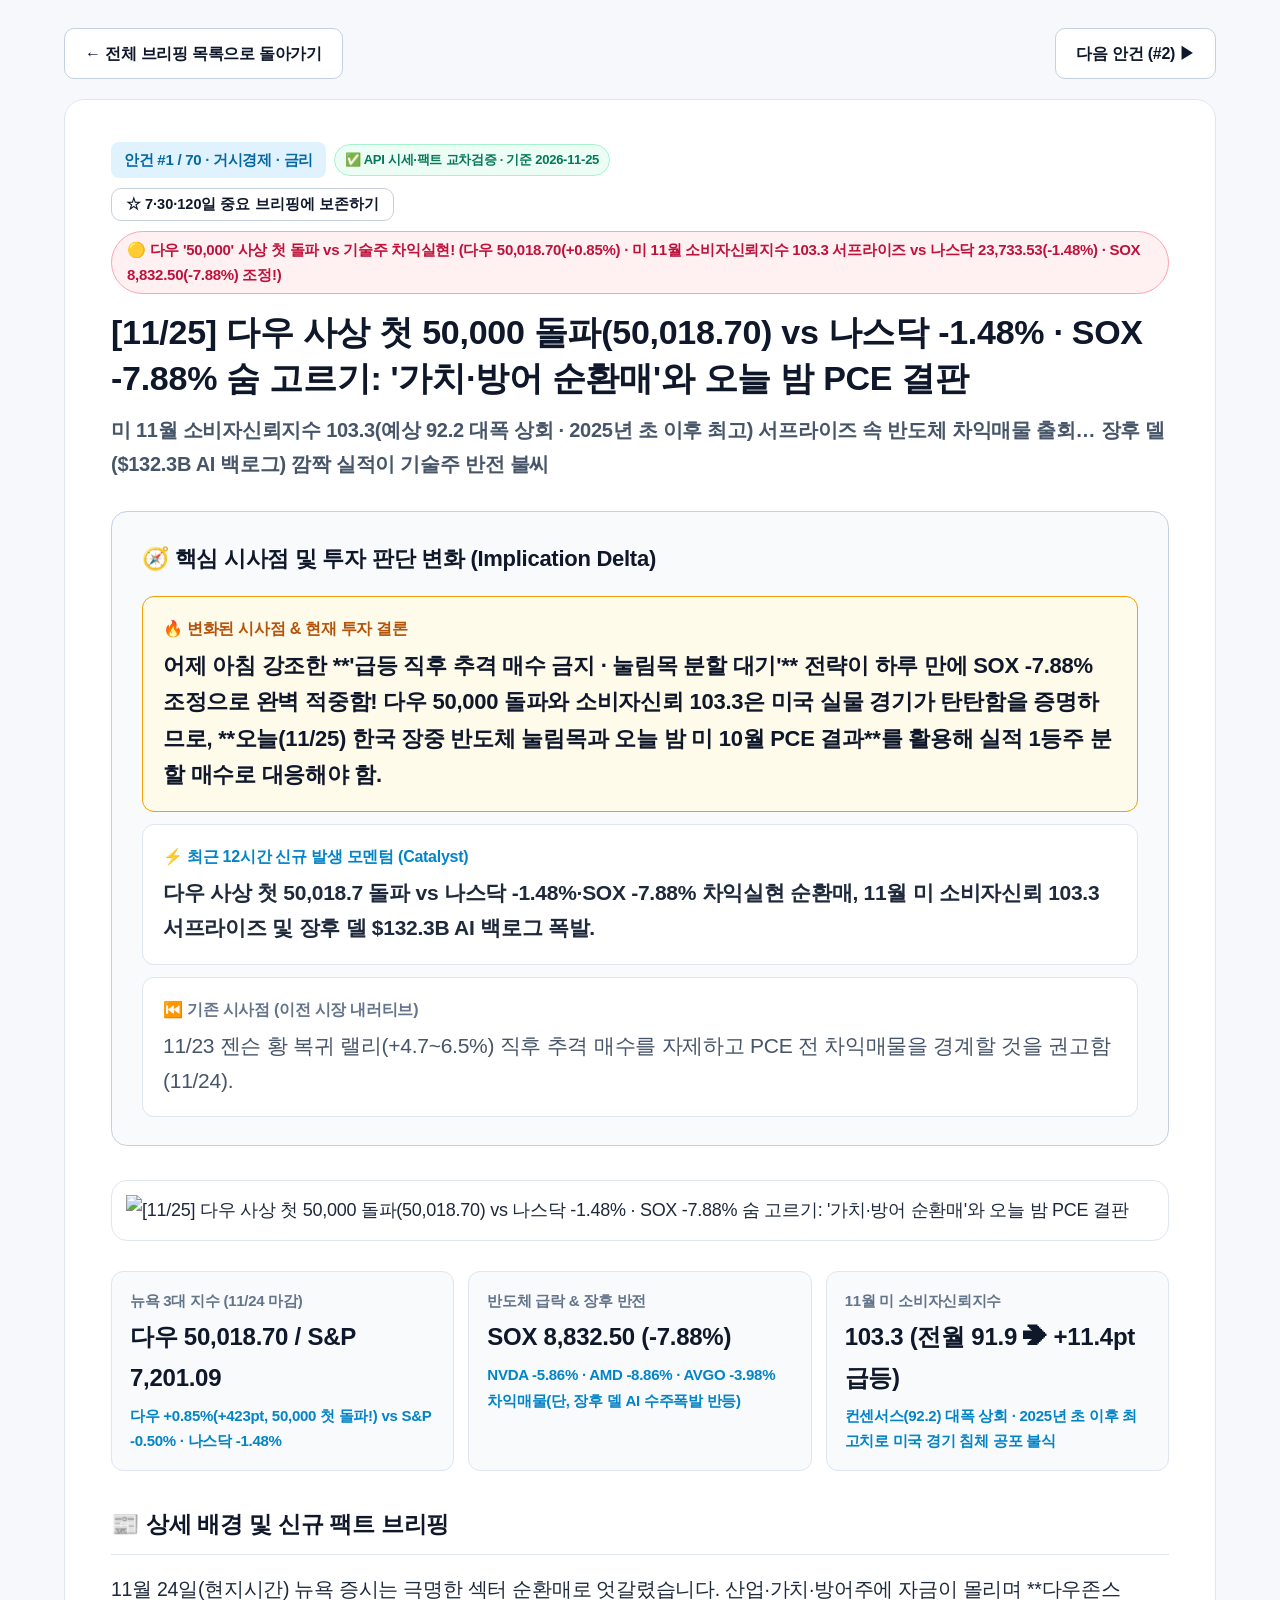
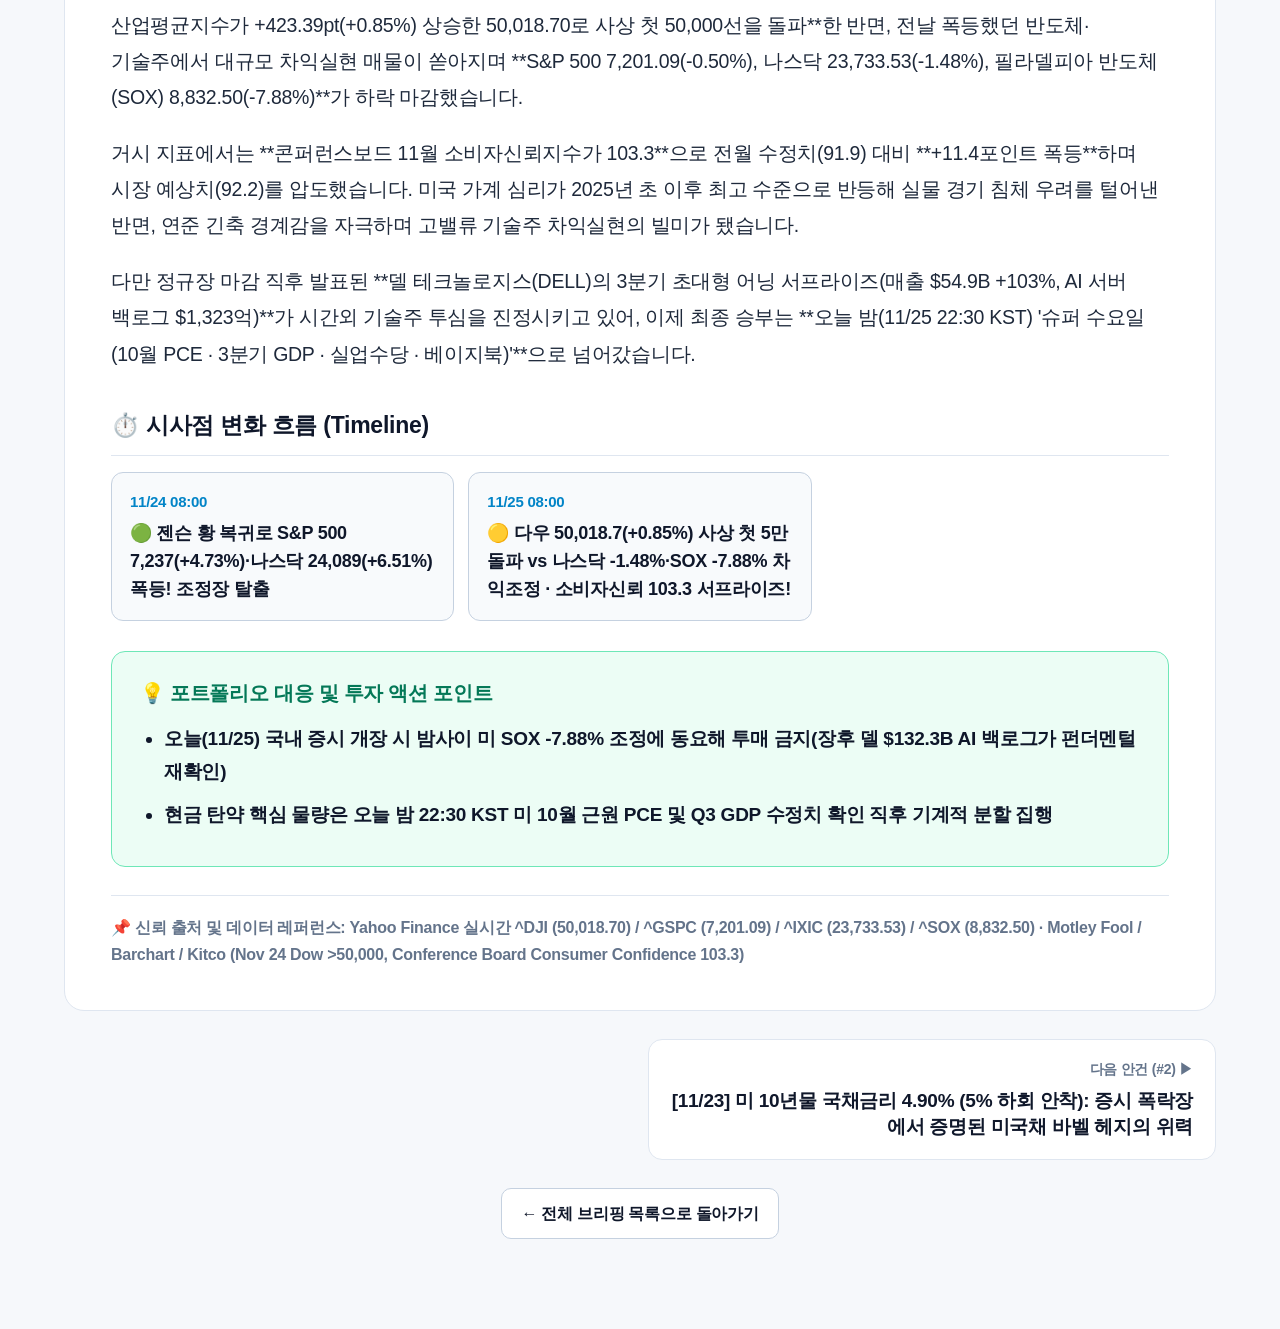
==== detail.html @ 8d449ce3 "update: briefing 2026-11-25_2000 70-agendas (20:06 KST)" ====
<!DOCTYPE html>
<html lang="ko">
<head>
    <meta charset="UTF-8" />
    <meta name="viewport" content="width=device-width, initial-scale=1.0" />
    <title>안건 상세 브리핑 — 데일리 모닝 & 이브닝 브리핑</title>
    <link rel="stylesheet" as="style" crossorigin href="https://cdn.jsdelivr.net/gh/orioncactus/pretendard@v1.3.9/dist/web/static/pretendard.min.css" />
    <link rel="stylesheet" href="assets/css/style.css?v=20261125_200643" />
</head>
<body>

    <main class="container">

        <!-- 상단 목록 복귀 & 이전/다음 안건 이동 바 -->
        <nav class="detail-nav-bar">
            <a class="back-btn" id="btn-back-list" href="index.html">← 전체 브리핑 목록으로 돌아가기</a>
            <div style="display:flex;gap:10px;flex-wrap:wrap;" id="top-prev-next"></div>
        </nav>

        <!-- 상세 브리핑 본문 아티클 -->
        <article class="detail-article" id="detail-article-container"></article>

        <!-- 하단 이전/다음 안건 이동 카드 -->
        <section class="detail-prev-next-bar" id="bottom-prev-next"></section>

        <div style="margin-top:28px;text-align:center;">
            <a class="back-btn" id="btn-back-list-bottom" href="index.html">← 전체 브리핑 목록으로 돌아가기</a>
        </div>

    </main>

    <script src="data/briefing_data.js?v=20261125_200643"></script>
    <script src="assets/js/detail.js?v=20261125_200643"></script>
</body>
</html>
---- assets/css/style.css ----
/* ==========================================================================
   데일리 모닝 & 이브닝 브리핑 포털 스타일시트
   - PC 화면: 큰 글씨, 넓은 여백, 제목과 시사점 중심 (기존 스타일 100% 유지)
   - 모바일 화면 (max-width: 768px): 중첩 여백 제거, 모바일 뉴스앱 황금 타이포그래피 적용
   ========================================================================== */
:root {
    --bg-page: #f6f8fb;
    --bg-card: #ffffff;
    --bg-subtle: #f8fafc;
    --border-light: #dfe6f0;
    --border-strong: #c5d1e0;
    --text-title: #0f172a;
    --text-body: #1e293b;
    --text-muted: #64748b;
    --accent-blue: #0284c7;
    --accent-green: #059669;
    --accent-red: #e11d48;
    --accent-gold: #d97706;
}

* {
    box-sizing: border-box;
    margin: 0;
    padding: 0;
}

html, body {
    width: 100%;
    max-width: 100%;
    overflow-x: hidden;
    background-color: var(--bg-page);
    color: var(--text-body);
    font-family: "Pretendard Variable", "Pretendard", -apple-system, BlinkMacSystemFont, "Malgun Gothic", sans-serif;
    line-height: 1.7;
    letter-spacing: -0.015em;
    font-size: 18px;
    -webkit-text-size-adjust: 100%;
}

a {
    color: inherit;
    text-decoration: none;
}

/* ==========================================================================
   PC 기본 레이아웃 & 3단 와이드 포털 그리드 (여백 약 25~28% 유지 · 좌/우 여백 고효율 활용)
   - 좌측 사이드바: ① 날짜·회차 선택 ➔ ② 브리핑 종류(카테고리) ➔ ③ 시사점 변화별 필터
   - 중앙 메인: 핵심 총평 헤더 + 40대 심층 안건 카드
   - 우측 사이드바: 외부 API 연동 실시간 글로벌·국내 시세 보드 (접속 및 수동클릭 갱신)
   ========================================================================== */
.container {
    width: 90%;
    max-width: 1800px;
    margin: 0 auto;
    padding: 28px 0 90px;
}

.sidebar-sub-divider {
    height: 1px;
    background: var(--border-light);
    margin: 14px 0 12px;
}

.sidebar-sub-label,
.sidebar-section-heading {
    font-size: 15px;
    font-weight: 900;
    color: var(--text-title);
    margin-bottom: 10px;
    display: block;
}

@media (min-width: 1081px) {
    .container.portal-layout {
        /* [창 크기에 따라 자동 비례하는 4대 균등 공백 시스템]
           ① 화면 맨 왼쪽 ~ 좌측 사이드바 공백 = var(--side-gap)
           ② 좌측 사이드바 ~ 중앙 본정보 공백 = var(--side-gap)
           ③ 중앙 본정보 ~ 우측 사이드바 공백 = var(--side-gap)
           ④ 우측 사이드바 ~ 화면 맨 오른쪽 공백 = var(--side-gap)
           -> 4개의 공백이 모두 정확히 2.5vw(합계 10% 여백)로 1:1:1:1 완벽 일치하여,
              창 크기를 어떻게 조절해도 양 사이드 정보가 각 사이드 공간의 정중앙에 위치함 */
        --side-gap: clamp(14px, 2.5vw, 72px);
        width: 100%;
        max-width: 100%;
        min-width: 0;
        margin: 0;
        padding: 24px var(--side-gap) 90px;
        display: grid;
        grid-template-columns: clamp(235px, 16.5vw, 350px) minmax(0, 1fr) clamp(250px, 17.5vw, 370px);
        column-gap: var(--side-gap);
        row-gap: 20px;
        align-items: start;
    }

    .pc-left-sidebar,
    .pc-right-sidebar {
        position: static;
        max-height: none;
        overflow: visible;
    }

    .pc-main-center {
        min-width: 0;
    }

    /* PC에서는 우측 전용 실시간 시세 사이드바가 표시되므로 헤더 내부의 중복 6대 지표 바는 숨김 */
    .mobile-only-metrics {
        display: none !important;
    }

    /* 좌측 사이드바 내부: 위에서부터 ① 날짜·회차 ➔ ② 브리핑 종류 ➔ ③ 시사점 변화별 세로 정렬 */
    .pc-left-sidebar .archive-tier-section {
        padding: 18px 16px;
        border-radius: 14px;
        margin-bottom: 14px;
    }

    .pc-left-sidebar .archive-tier-header {
        margin-bottom: 10px;
        gap: 4px;
    }

    .pc-left-sidebar .archive-tier-title {
        font-size: 15.5px;
    }

    .pc-left-sidebar .archive-tier-desc {
        font-size: 12px !important;
        line-height: 1.4;
    }

    .pc-left-sidebar .edition-history-bar {
        margin-top: 4px;
        padding-top: 0;
        border-top: none;
        display: flex;
        flex-direction: column;
        align-items: stretch;
        gap: 6px;
    }

    .pc-left-sidebar .edition-history-bar > span {
        font-size: 12.5px !important;
        margin-bottom: 2px;
    }

    .pc-left-sidebar .edition-slot-btn {
        width: 100%;
        text-align: left;
        padding: 8px 11px;
        font-size: 13px;
        border-radius: 8px;
        display: flex;
        justify-content: space-between;
        align-items: center;
    }

    .pc-left-sidebar .archive-tier-tabs {
        grid-template-columns: 1fr;
        gap: 7px;
    }

    .pc-left-sidebar .tier-tab-btn {
        padding: 10px 12px;
        border-radius: 10px;
    }

    .pc-left-sidebar .tier-tab-name {
        font-size: 13.5px;
    }

    .pc-left-sidebar .tier-tab-sub {
        font-size: 11.5px;
        margin-top: 2px;
    }

    .pc-left-sidebar .rollup-info-banner {
        margin-top: 6px;
        padding: 10px 12px;
        font-size: 12.5px;
        line-height: 1.45;
    }

    .pc-left-sidebar .filter-section {
        padding: 18px 16px;
        border-radius: 14px;
        margin-bottom: 0;
    }

    .pc-left-sidebar .tab-group {
        display: flex;
        flex-direction: column;
        gap: 6px;
        width: 100%;
    }

    .pc-left-sidebar .tab-btn {
        width: 100%;
        text-align: left;
        padding: 9px 12px;
        border-radius: 9px;
        font-size: 13.5px;
    }

    .pc-left-sidebar .delta-filter-row {
        margin-top: 16px;
        padding-top: 14px;
        display: flex;
        flex-direction: column;
        align-items: stretch;
        gap: 6px;
    }

    .pc-left-sidebar .delta-filter-heading {
        font-size: 14.5px !important;
        color: var(--text-title) !important;
        font-weight: 900 !important;
        margin-bottom: 4px;
    }

    .pc-left-sidebar .delta-chip {
        width: 100%;
        text-align: left;
        padding: 8px 12px;
        border-radius: 9px;
        font-size: 13px;
    }
}

/* 우측 실시간 시세 보드 (PC 전용 우측 사이드바 스타일) */
.right-market-panel {
    background: var(--bg-card);
    border: 1px solid var(--border-light);
    border-radius: 14px;
    padding: 18px 16px;
    box-shadow: none;
}

.right-market-header {
    padding-bottom: 12px;
    border-bottom: 1px solid var(--border-light);
    margin-bottom: 12px;
}

.right-market-title-row {
    display: flex;
    justify-content: space-between;
    align-items: center;
    gap: 8px;
}

.right-market-title {
    font-size: 16px;
    font-weight: 900;
    color: var(--text-title);
}

.right-refresh-btn {
    background: #f8fafc;
    border: 1px solid #cbd5e1;
    border-radius: 7px;
    padding: 5px 10px;
    font-size: 12px;
    font-weight: 800;
    color: #0f172a;
    cursor: pointer;
    transition: border-color 0.15s, background-color 0.15s;
}

.right-refresh-btn:hover {
    border-color: var(--accent-blue);
    background: #f0f9ff;
    color: var(--accent-blue);
}

.right-market-status {
    margin-top: 8px;
    font-size: 12px;
    font-weight: 800;
    color: #059669;
    line-height: 1.4;
}

.right-market-subnote {
    margin-top: 3px;
    font-size: 11px;
    font-weight: 600;
    color: var(--text-muted);
}

.right-market-groups {
    display: flex;
    flex-direction: column;
    gap: 14px;
}

.market-group-block {
    display: flex;
    flex-direction: column;
    gap: 6px;
}

.market-group-title {
    font-size: 12.5px;
    font-weight: 900;
    color: #475569;
    padding-bottom: 4px;
    border-bottom: 1px dashed var(--border-light);
}

.right-quote-row {
    display: flex;
    flex-direction: column;
    background: var(--bg-subtle);
    border: 1px solid var(--border-light);
    border-radius: 9px;
    padding: 8px 10px;
    gap: 6px;
}

.right-quote-top {
    display: flex;
    justify-content: space-between;
    align-items: center;
    gap: 6px;
    width: 100%;
}

.right-quote-per-wrap {
    border-top: 1px dashed var(--border-light);
    padding-top: 6px;
    display: flex;
    flex-direction: column;
    gap: 5px;
}

.right-quote-mc-line {
    font-size: 11px;
    font-weight: 700;
    color: var(--text-muted);
    line-height: 1.3;
    word-break: keep-all;
}

.right-quote-mc-line strong {
    color: var(--text-title);
    font-weight: 900;
}

.right-quote-per-grid {
    display: grid;
    grid-template-columns: 1fr 1fr;
    gap: 5px;
}

.per-pill-box {
    background: #ffffff;
    border: 1px solid var(--border-light);
    border-radius: 7px;
    padding: 5px 7px;
    display: flex;
    flex-direction: column;
    gap: 1px;
}

.per-pill-label {
    font-size: 10px;
    font-weight: 800;
    color: #475569;
    line-height: 1.25;
}

.per-pill-val {
    font-size: 13px;
    font-weight: 900;
    color: var(--accent-blue);
    line-height: 1.3;
}

.per-pill-val.loss {
    color: var(--accent-red);
    font-size: 12px;
}

.per-pill-sub {
    font-size: 9.5px;
    font-weight: 700;
    color: var(--text-muted);
    line-height: 1.2;
}

.right-quote-left {
    min-width: 0;
}

.right-quote-name {
    font-size: 13px;
    font-weight: 800;
    color: var(--text-title);
    white-space: nowrap;
    overflow: hidden;
    text-overflow: ellipsis;
}

.right-quote-src {
    font-size: 10.5px;
    font-weight: 700;
    color: var(--text-muted);
}

.right-quote-right {
    text-align: right;
    flex-shrink: 0;
}

.right-quote-val {
    font-size: 13.5px;
    font-weight: 900;
    color: var(--text-title);
}

.right-quote-chg {
    font-size: 11.5px;
    font-weight: 800;
    margin-top: 1px;
}
.right-quote-chg.up { color: #059669; }
.right-quote-chg.down { color: #e11d48; }

/* 모바일 및 소형 태블릿 (1080px 이하): 기존 단일 컬럼 순서(헤더 -> 보관함/필터 -> 안건 목록) 100% 유지 */
@media (max-width: 1080px) {
    .container.portal-layout {
        display: flex;
        flex-direction: column;
    }

    .pc-main-center {
        display: contents;
    }

    .site-header {
        order: 1;
    }

    .pc-left-sidebar {
        order: 2;
    }

    .agenda-list {
        order: 3;
    }

    .pc-right-sidebar {
        display: none !important;
    }

    .sidebar-sub-divider,
    .sidebar-sub-label,
    .sidebar-section-heading {
        display: none;
    }
}

.site-header {
    background: var(--bg-card);
    border: 1px solid var(--border-light);
    border-radius: 16px;
    padding: 30px 34px;
    margin-bottom: 20px;
    box-shadow: none;
}

.header-meta-row {
    display: flex;
    justify-content: space-between;
    align-items: center;
    flex-wrap: wrap;
    gap: 12px;
    margin-bottom: 14px;
}

.edition-tag {
    background: #0284c7;
    color: #ffffff;
    font-size: 14px;
    font-weight: 800;
    padding: 6px 16px;
    border-radius: 99px;
}

.schedule-tag {
    background: #fef3c7;
    color: #b45309;
    border: 1px solid #fde68a;
    font-size: 14px;
    font-weight: 800;
    padding: 5px 14px;
    border-radius: 99px;
}

.site-main-title {
    font-size: 32px;
    font-weight: 900;
    color: var(--text-title);
    line-height: 1.3;
    word-break: keep-all;
}

.site-exec-box {
    margin-top: 18px;
    background: #f0f9ff;
    border: 1px solid #bae6fd;
    border-left: 5px solid #0284c7;
    border-radius: 10px;
    padding: 18px 22px;
    font-size: 17.5px;
    font-weight: 700;
    color: #0f172a;
    line-height: 1.65;
}

.exec-head-line {
    font-size: 18.5px;
    font-weight: 900;
    color: #0369a1;
    margin-bottom: 10px;
    padding-bottom: 8px;
    border-bottom: 1px dashed #bae6fd;
}

.exec-bullet-list {
    display: flex;
    flex-direction: column;
    gap: 6px;
}

.exec-item-line {
    font-size: 17px;
    font-weight: 700;
    color: #0f172a;
    line-height: 1.6;
    padding-left: 4px;
}

.core-metrics-bar {
    display: grid;
    grid-template-columns: repeat(6, 1fr);
    gap: 10px;
    margin-top: 20px;
}

.core-metric-item {
    background: var(--bg-subtle);
    border: 1px solid var(--border-light);
    border-radius: 10px;
    padding: 12px 14px;
}

.core-metric-name {
    font-size: 13.5px;
    font-weight: 700;
    color: var(--text-muted);
}

.core-metric-val {
    font-size: 18px;
    font-weight: 900;
    color: var(--text-title);
    margin-top: 4px;
}

.core-metric-chg {
    font-size: 13.5px;
    font-weight: 800;
    margin-top: 2px;
}
.core-metric-chg.up { color: #059669; }
.core-metric-chg.down { color: #e11d48; }

/* 계층형 브리핑 보관함 */
.archive-tier-section {
    background: var(--bg-card);
    border: 1px solid var(--border-light);
    border-radius: 16px;
    padding: 22px 26px;
    margin-bottom: 20px;
    box-shadow: none;
}

.archive-tier-header {
    display: flex;
    justify-content: space-between;
    align-items: center;
    flex-wrap: wrap;
    gap: 10px;
    margin-bottom: 14px;
}

.archive-tier-title {
    font-size: 17px;
    font-weight: 900;
    color: var(--text-title);
}

.archive-tier-tabs {
    display: grid;
    grid-template-columns: repeat(4, 1fr);
    gap: 10px;
}

.tier-tab-btn {
    background: var(--bg-subtle);
    border: 1.5px solid var(--border-light);
    border-radius: 12px;
    padding: 14px 16px;
    text-align: left;
    cursor: pointer;
    transition: border-color 0.15s, background-color 0.15s;
}

.tier-tab-btn:hover {
    border-color: var(--accent-blue);
    background: #f0f9ff;
}

.tier-tab-btn.active {
    background: #eff6ff;
    border-color: #0284c7;
}

.tier-tab-name {
    font-size: 16px;
    font-weight: 900;
    color: var(--text-title);
    display: block;
}

.tier-tab-btn.active .tier-tab-name {
    color: #0284c7;
}

.tier-tab-sub {
    font-size: 13px;
    font-weight: 600;
    color: var(--text-muted);
    margin-top: 3px;
    display: block;
}

.edition-history-bar {
    margin-top: 16px;
    padding-top: 14px;
    border-top: 1px solid var(--border-light);
    display: flex;
    align-items: center;
    flex-wrap: wrap;
    gap: 8px;
}

.edition-slot-btn {
    background: #ffffff;
    color: var(--text-body);
    border: 1px solid var(--border-strong);
    padding: 7px 14px;
    border-radius: 8px;
    font-size: 14.5px;
    font-weight: 800;
    cursor: pointer;
}

.edition-slot-btn.active {
    background: #0f172a;
    color: #ffffff;
    border-color: #0f172a;
}

.rollup-info-banner {
    margin-top: 16px;
    padding: 14px 18px;
    background: #fffbeb;
    border: 1px solid #fde68a;
    border-radius: 10px;
    font-size: 15.5px;
    font-weight: 700;
    color: #92400e;
}

/* 카테고리 & 시사점 필터 섹션 */
.filter-section {
    background: var(--bg-card);
    border: 1px solid var(--border-light);
    border-radius: 16px;
    padding: 20px 26px;
    margin-bottom: 24px;
    box-shadow: none;
}

.filter-row {
    display: flex;
    justify-content: space-between;
    align-items: center;
    flex-wrap: wrap;
    gap: 12px;
}

.tab-group {
    display: flex;
    flex-wrap: wrap;
    gap: 8px;
}

.tab-btn {
    background: var(--bg-subtle);
    color: var(--text-body);
    border: 1px solid var(--border-light);
    padding: 9px 17px;
    border-radius: 99px;
    font-size: 15.5px;
    font-weight: 800;
    cursor: pointer;
    transition: border-color 0.15s, background-color 0.15s;
}

.tab-btn:hover {
    border-color: var(--accent-blue);
    color: var(--accent-blue);
    background: #f0f9ff;
}

.tab-btn.active {
    background: var(--accent-blue);
    color: #ffffff;
    border-color: var(--accent-blue);
}

.delta-filter-row {
    display: flex;
    flex-wrap: wrap;
    gap: 8px;
    margin-top: 14px;
    padding-top: 14px;
    border-top: 1px solid var(--border-light);
    align-items: center;
}

.delta-chip {
    background: #ffffff;
    color: var(--text-body);
    border: 1px solid var(--border-strong);
    padding: 6px 14px;
    border-radius: 99px;
    font-size: 14.5px;
    font-weight: 800;
    cursor: pointer;
}

.delta-chip.active {
    background: #0f172a;
    color: #ffffff;
    border-color: #0f172a;
}

/* 메인 목록 안건 카드 */
.agenda-list {
    display: flex;
    flex-direction: column;
    gap: 20px;
}

.agenda-list-card {
    display: block;
    background: var(--bg-card);
    border: 1.5px solid var(--border-light);
    border-radius: 16px;
    padding: 30px 34px;
    box-shadow: none;
    transition: border-color 0.15s ease, background-color 0.15s ease;
    cursor: pointer;
}

.agenda-list-card:hover {
    border-color: #0284c7;
    background-color: #ffffff;
}

.agenda-list-card.is-read {
    background: #fafbfd;
}

.card-top-badges {
    display: flex;
    justify-content: space-between;
    align-items: center;
    flex-wrap: wrap;
    gap: 10px;
    margin-bottom: 14px;
}

.badge-cat {
    font-size: 15px;
    font-weight: 800;
    padding: 5px 13px;
    border-radius: 8px;
}
.badge-cat.macro { background: #e0f2fe; color: #0369a1; }
.badge-cat.tech { background: #f3e8ff; color: #6d28d9; }
.badge-cat.frontier { background: #e0e7ff; color: #3730a3; }
.badge-cat.geopolitics { background: #ffe4e6; color: #be123c; }
.badge-cat.equities { background: #ccfbf1; color: #0f766e; }
.badge-cat.gold { background: #fef3c7; color: #b45309; }
.badge-cat.crypto { background: #ffedd5; color: #c2410c; }
.badge-cat.realestate { background: #d1fae5; color: #047857; }

.badge-tier {
    background: #f1f5f9;
    color: #334155;
    border: 1px solid #cbd5e1;
    font-size: 13.5px;
    font-weight: 800;
    padding: 4px 11px;
    border-radius: 6px;
}

.badge-delta {
    font-size: 15px;
    font-weight: 800;
    padding: 5px 15px;
    border-radius: 99px;
}
.badge-delta.REINFORCED { background: #ecfdf5; color: #047857; border: 1px solid #6ee7b7; }
.badge-delta.CHALLENGED { background: #fff1f2; color: #be123c; border: 1px solid #fda4af; }
.badge-delta.NEW { background: #f0f9ff; color: #0369a1; border: 1px solid #7dd3fc; }
.badge-delta.MAINTAINED { background: #fffbeb; color: #b45309; border: 1px solid #fcd34d; }

.card-main-title {
    font-size: 27px;
    font-weight: 900;
    color: var(--text-title);
    line-height: 1.38;
    margin-bottom: 8px;
    word-break: keep-all;
}

.agenda-list-card:hover .card-main-title {
    color: var(--accent-blue);
}

.card-subtitle {
    font-size: 17.5px;
    color: var(--text-muted);
    font-weight: 600;
    margin-bottom: 20px;
    word-break: keep-all;
}

.card-split-body {
    display: grid;
    grid-template-columns: 1.35fr 1fr;
    gap: 24px;
    align-items: stretch;
}

.card-implication-box {
    background: #f8fafc;
    border: 1px solid var(--border-strong);
    border-radius: 14px;
    padding: 20px 22px;
    display: flex;
    flex-direction: column;
    justify-content: center;
    gap: 14px;
}

.imp-item-label {
    font-size: 14.5px;
    font-weight: 800;
    color: #475569;
    margin-bottom: 4px;
}

.imp-item-label.highlight {
    color: #b45309;
    font-size: 15.5px;
}

.imp-prev-text {
    font-size: 17px;
    color: #475569;
    line-height: 1.6;
}

.imp-updated-text {
    font-size: 20px;
    font-weight: 800;
    color: #0f172a;
    line-height: 1.6;
    background: #fffbeb;
    border-left: 5px solid #f59e0b;
    padding: 12px 16px;
    border-radius: 8px;
}

.card-chart-preview {
    background: #ffffff;
    border: 1px solid var(--border-light);
    border-radius: 12px;
    overflow: hidden;
    display: flex;
    align-items: center;
}

.card-chart-preview img {
    width: 100%;
    height: auto;
    display: block;
}

.card-footer-row {
    margin-top: 18px;
    padding-top: 14px;
    border-top: 1px solid var(--border-light);
    display: flex;
    justify-content: space-between;
    align-items: center;
    flex-wrap: wrap;
    gap: 12px;
}

.go-detail-link {
    font-size: 16.5px;
    font-weight: 800;
    color: var(--accent-blue);
}

/* 상세 페이지 (detail.html) PC 스타일 */
.detail-nav-bar {
    display: flex;
    justify-content: space-between;
    align-items: center;
    flex-wrap: wrap;
    gap: 12px;
    margin-bottom: 20px;
}

.back-btn {
    background: #ffffff;
    color: #0f172a;
    border: 1px solid var(--border-strong);
    padding: 11px 20px;
    border-radius: 10px;
    font-size: 16px;
    font-weight: 800;
    display: inline-flex;
    align-items: center;
    gap: 8px;
    cursor: pointer;
    box-shadow: none;
}

.back-btn:hover {
    border-color: var(--accent-blue);
    color: var(--accent-blue);
    background: #f0f9ff;
}

.detail-article {
    background: #ffffff;
    border: 1px solid var(--border-light);
    border-radius: 20px;
    padding: 42px 46px;
    box-shadow: none;
}

.detail-title {
    font-size: 34px;
    font-weight: 900;
    color: #0f172a;
    line-height: 1.35;
    margin: 16px 0 12px;
    word-break: keep-all;
}

.detail-subtitle {
    font-size: 20px;
    color: #475569;
    font-weight: 600;
    margin-bottom: 30px;
    word-break: keep-all;
}

.detail-implication-hero {
    background: #f8fafc;
    border: 1.5px solid var(--border-strong);
    border-radius: 16px;
    padding: 28px 30px;
    margin-bottom: 34px;
}

.detail-imp-heading {
    font-size: 22px;
    font-weight: 900;
    color: #0f172a;
    margin-bottom: 18px;
}

.detail-imp-step {
    padding: 18px 20px;
    border-radius: 12px;
    background: #ffffff;
    border: 1px solid var(--border-light);
    margin-bottom: 12px;
}

.detail-imp-step.updated {
    background: #fffbeb;
    border: 1.5px solid #f59e0b;
}

.detail-imp-label {
    font-size: 16px;
    font-weight: 900;
    margin-bottom: 6px;
}

.detail-imp-text {
    font-size: 21px;
    line-height: 1.65;
    color: #1e293b;
}

.detail-imp-step.updated .detail-imp-text {
    font-size: 22px;
    font-weight: 800;
    color: #0f172a;
}

.detail-chart-frame {
    background: #ffffff;
    border: 1px solid var(--border-light);
    border-radius: 16px;
    padding: 14px;
    margin-bottom: 30px;
}

.detail-chart-frame img {
    width: 100%;
    height: auto;
    display: block;
}

.detail-metrics-grid {
    display: grid;
    grid-template-columns: repeat(3, 1fr);
    gap: 14px;
    margin-bottom: 34px;
}

.detail-metric-box {
    background: #f8fafc;
    border: 1px solid var(--border-light);
    border-radius: 12px;
    padding: 16px 18px;
}

.detail-metric-label {
    font-size: 15px;
    font-weight: 700;
    color: var(--text-muted);
}

.detail-metric-val {
    font-size: 24px;
    font-weight: 900;
    color: #0f172a;
    margin-top: 4px;
}

.detail-metric-chg {
    font-size: 15px;
    font-weight: 700;
    color: var(--accent-blue);
    margin-top: 4px;
}

.detail-section-title {
    font-size: 23px;
    font-weight: 900;
    color: #0f172a;
    margin: 34px 0 16px;
    padding-bottom: 10px;
    border-bottom: 1.5px solid var(--border-light);
}

.detail-body-paragraphs p {
    font-size: 19.5px;
    line-height: 1.85;
    color: #1e293b;
    margin-bottom: 20px;
    word-break: keep-all;
}

.detail-action-box {
    background: #ecfdf5;
    border: 1.5px solid #6ee7b7;
    border-radius: 14px;
    padding: 24px 28px;
    margin-top: 30px;
}

.detail-action-list {
    padding-left: 24px;
    font-size: 19px;
    line-height: 1.75;
    color: #0f172a;
    font-weight: 600;
}

.detail-action-list li {
    margin-bottom: 10px;
}

.detail-timeline-grid {
    display: grid;
    grid-template-columns: repeat(3, 1fr);
    gap: 14px;
    margin-top: 16px;
}

.detail-timeline-card {
    background: #f8fafc;
    border: 1px solid var(--border-strong);
    border-radius: 12px;
    padding: 16px 18px;
}

.detail-prev-next-bar {
    display: grid;
    grid-template-columns: 1fr 1fr;
    gap: 16px;
    margin-top: 28px;
}

.prev-next-card {
    background: #ffffff;
    border: 1px solid var(--border-light);
    border-radius: 14px;
    padding: 18px 22px;
    display: block;
}

.prev-next-card:hover {
    border-color: var(--accent-blue);
    background: #f0f9ff;
}

/* 태블릿 중간 해상도 대응 (769px ~ 960px) */
@media (max-width: 960px) and (min-width: 769px) {
    .core-metrics-bar { grid-template-columns: repeat(3, 1fr); }
    .archive-tier-tabs { grid-template-columns: repeat(2, 1fr); }
    .card-split-body { grid-template-columns: 1fr; }
}

/* ==========================================================================
   📱 모바일 전용 화면 최적화 (max-width: 768px)
   - PC 화면은 건드리지 않고 스마트폰 화면에서만 가독성을 극대화합니다.
   - 중첩된 좌우 여백(Padding)을 걷어내어 글자 표시 폭을 넓히고,
     모바일 화면 폭(360~430px)에 딱 맞는 황금 비율 타이포그래피를 적용합니다.
   ========================================================================== */
@media (max-width: 768px) {
    html, body {
        font-size: 16px;
        line-height: 1.6;
    }

    /* 1. 바깥 여백 최소화 -> 텍스트 가용 폭 최대 확보 */
    .container {
        width: 100%;
        max-width: 100%;
        padding: 12px 12px 60px;
    }

    /* 2. 모바일 상단 헤더 컴팩트화 */
    .site-header {
        padding: 18px 16px;
        border-radius: 14px;
        margin-bottom: 12px;
    }

    .header-meta-row {
        gap: 6px;
        margin-bottom: 10px;
    }

    .edition-tag, .schedule-tag {
        font-size: 12px;
        padding: 4px 10px;
    }

    #read-status-label {
        font-size: 12.5px !important;
    }

    .site-main-title {
        font-size: 21px;
        line-height: 1.35;
    }

    .site-exec-box {
        margin-top: 12px;
        padding: 12px 14px;
        font-size: 14.5px;
        line-height: 1.55;
        border-left-width: 4px;
    }

    .exec-head-line {
        font-size: 15px;
        margin-bottom: 8px;
        padding-bottom: 6px;
    }

    .exec-item-line {
        font-size: 14px;
        line-height: 1.55;
        padding-left: 0;
    }

    /* 모바일 6대 핵심 지표: 3열 2줄 컴팩트 그리드로 한눈에 배치 */
    .core-metrics-bar {
        grid-template-columns: repeat(3, 1fr);
        gap: 6px;
        margin-top: 14px;
    }

    .core-metric-item {
        padding: 8px 8px;
        border-radius: 8px;
    }

    .core-metric-name {
        font-size: 11px;
        white-space: nowrap;
        overflow: hidden;
        text-overflow: ellipsis;
    }

    .core-metric-val {
        font-size: 14px;
        margin-top: 2px;
    }

    .core-metric-chg {
        font-size: 11px;
        margin-top: 1px;
    }

    /* 3. 모바일 보관함(7일/30일/120일) 탭: 2열 2줄 컴팩트 배치 */
    .archive-tier-section {
        padding: 14px 14px;
        border-radius: 14px;
        margin-bottom: 12px;
    }

    .archive-tier-header {
        margin-bottom: 10px;
        gap: 4px;
    }

    .archive-tier-title {
        font-size: 15px;
    }

    .archive-tier-header span:last-child {
        font-size: 12px !important;
        line-height: 1.4;
    }

    .archive-tier-tabs {
        grid-template-columns: repeat(2, 1fr);
        gap: 8px;
    }

    .tier-tab-btn {
        padding: 10px 10px;
        border-radius: 10px;
    }

    .tier-tab-name {
        font-size: 13.5px;
    }

    .tier-tab-sub {
        font-size: 11px;
        margin-top: 2px;
        line-height: 1.3;
    }

    .edition-history-bar {
        margin-top: 10px;
        padding-top: 10px;
        gap: 6px;
    }

    .edition-history-bar > span {
        font-size: 12px !important;
        width: 100%;
        margin-bottom: 2px;
    }

    .edition-slot-btn {
        font-size: 12.5px;
        padding: 6px 10px;
    }

    .rollup-info-banner {
        margin-top: 10px;
        padding: 10px 12px;
        font-size: 13px;
        line-height: 1.5;
    }

    /* 4. 모바일 섹션 & 시사점 필터: 컴팩트 2열/랩 버튼 */
    .filter-section {
        padding: 14px 14px;
        border-radius: 14px;
        margin-bottom: 14px;
    }

    .tab-group {
        display: grid;
        grid-template-columns: repeat(2, 1fr);
        gap: 6px;
        width: 100%;
    }

    .tab-btn {
        font-size: 13px;
        padding: 8px 10px;
        border-radius: 8px;
        text-align: center;
        white-space: nowrap;
        overflow: hidden;
        text-overflow: ellipsis;
    }

    .delta-filter-row {
        margin-top: 10px;
        padding-top: 10px;
        gap: 6px;
    }

    .delta-filter-row > span {
        font-size: 12px !important;
        width: 100%;
        margin-bottom: 2px;
    }

    .delta-chip {
        font-size: 12px;
        padding: 5px 10px;
    }

    /* 5. 모바일 안건 목록 카드 — 중첩 박스 여백 제거 & 제목·시사점 가독성 극대화 */
    .agenda-list {
        gap: 14px;
    }

    .agenda-list-card {
        padding: 18px 16px;
        border-radius: 14px;
    }

    .card-top-badges {
        gap: 6px;
        margin-bottom: 10px;
    }

    .badge-cat {
        font-size: 12px;
        padding: 4px 9px;
        border-radius: 6px;
    }

    .badge-tier {
        font-size: 11.5px;
        padding: 3px 8px;
    }

    .badge-delta {
        font-size: 12px;
        padding: 4px 10px;
    }

    /* 모바일 제목: 한 줄에 15~18자씩 또렷하게 들어오는 20px */
    .card-main-title {
        font-size: 20px;
        line-height: 1.4;
        margin-bottom: 6px;
        word-break: normal;
        overflow-wrap: break-word;
    }

    .card-subtitle {
        font-size: 14px;
        line-height: 1.5;
        margin-bottom: 14px;
        word-break: normal;
        overflow-wrap: break-word;
    }

    .card-split-body {
        grid-template-columns: 1fr;
        gap: 14px;
    }

    /* 모바일 시사점 박스: 중첩 패딩을 확 줄여 글자 폭을 넓힘 */
    .card-implication-box {
        padding: 14px 14px;
        border-radius: 10px;
        gap: 12px;
    }

    .imp-item-label {
        font-size: 12.5px;
        margin-bottom: 4px;
    }

    .imp-item-label.highlight {
        font-size: 13.5px;
    }

    /* 모바일 핵심 시사점: 16.5px로 선명하고 줄바꿈이 자연스럽게 */
    .imp-updated-text {
        font-size: 16.5px;
        line-height: 1.58;
        padding: 10px 12px;
        border-left-width: 4px;
        word-break: normal;
        overflow-wrap: break-word;
    }

    .imp-prev-text {
        font-size: 14.5px;
        line-height: 1.58;
        word-break: normal;
        overflow-wrap: break-word;
    }

    .card-chart-preview {
        border-radius: 10px;
    }

    .card-footer-row {
        margin-top: 14px;
        padding-top: 12px;
        gap: 8px;
    }

    .card-footer-row > span:first-child {
        font-size: 12px !important;
        width: 100%;
    }

    .go-detail-link {
        font-size: 14.5px;
        width: 100%;
        text-align: right;
        display: block;
    }

    /* 6. 모바일 상세 페이지 (detail.html) 가독성 최적화 */
    .detail-nav-bar {
        gap: 8px;
        margin-bottom: 12px;
    }

    .back-btn {
        font-size: 13.5px;
        padding: 8px 13px;
        border-radius: 8px;
    }

    .detail-article {
        padding: 20px 16px;
        border-radius: 14px;
    }

    #btn-pin-archive {
        font-size: 12px !important;
        padding: 5px 10px !important;
    }

    .detail-title {
        font-size: 22px;
        line-height: 1.38;
        margin: 12px 0 8px;
        word-break: normal;
        overflow-wrap: break-word;
    }

    .detail-subtitle {
        font-size: 15px;
        line-height: 1.5;
        margin-bottom: 18px;
        word-break: normal;
        overflow-wrap: break-word;
    }

    /* 모바일 상세 시사점 박스: 중첩 여백 최소화 */
    .detail-implication-hero {
        padding: 16px 14px;
        border-radius: 12px;
        margin-bottom: 20px;
    }

    .detail-imp-heading {
        font-size: 16.5px;
        margin-bottom: 12px;
    }

    .detail-imp-step {
        padding: 12px 13px;
        border-radius: 10px;
        margin-bottom: 10px;
    }

    .detail-imp-label {
        font-size: 13.5px;
        margin-bottom: 4px;
    }

    .detail-imp-text {
        font-size: 16px;
        line-height: 1.6;
        word-break: normal;
        overflow-wrap: break-word;
    }

    .detail-imp-step.updated .detail-imp-text {
        font-size: 17px;
        line-height: 1.6;
    }

    /* 모바일 차트 프레임: 패딩을 4px로 줄여 차트 이미지를 화면 가득 크게 표시 */
    .detail-chart-frame {
        padding: 4px;
        border-radius: 10px;
        margin-bottom: 18px;
    }

    /* 모바일 핵심 수치 3단 */
    .detail-metrics-grid {
        grid-template-columns: 1fr;
        gap: 8px;
        margin-bottom: 22px;
    }

    .detail-metric-box {
        padding: 12px 14px;
        border-radius: 10px;
        display: flex;
        justify-content: space-between;
        align-items: center;
        flex-wrap: wrap;
        gap: 6px;
    }

    .detail-metric-label {
        font-size: 13.5px;
    }

    .detail-metric-val {
        font-size: 17px;
        margin-top: 0;
    }

    .detail-metric-chg {
        font-size: 12.5px;
        width: 100%;
        text-align: right;
        margin-top: 0;
    }

    /* 모바일 상세 본문: 스마트폰 리딩에 가장 편안한 16.5px & 줄간격 1.75 */
    .detail-section-title {
        font-size: 18px;
        margin: 24px 0 12px;
        padding-bottom: 8px;
    }

    .detail-body-paragraphs p {
        font-size: 16.5px;
        line-height: 1.75;
        margin-bottom: 16px;
        word-break: normal;
        overflow-wrap: break-word;
    }

    .detail-timeline-grid {
        grid-template-columns: 1fr;
        gap: 8px;
        margin-top: 10px;
    }

    .detail-timeline-card {
        padding: 12px 14px;
        border-radius: 10px;
    }

    .detail-timeline-card div:first-child {
        font-size: 13px !important;
        margin-bottom: 3px !important;
    }

    .detail-timeline-card div:last-child {
        font-size: 15px !important;
        line-height: 1.5 !important;
    }

    .detail-action-box {
        padding: 16px 16px;
        border-radius: 12px;
        margin-top: 22px;
    }

    .detail-action-box > div:first-child {
        font-size: 16.5px !important;
        margin-bottom: 8px !important;
    }

    .detail-action-list {
        padding-left: 18px;
        font-size: 15.5px;
        line-height: 1.65;
    }

    .detail-action-list li {
        margin-bottom: 8px;
    }

    .detail-prev-next-bar {
        grid-template-columns: 1fr;
        gap: 10px;
        margin-top: 20px;
    }

    .prev-next-card {
        padding: 14px 16px;
        border-radius: 10px;
        text-align: left !important;
    }

    .prev-next-card div:first-child {
        font-size: 12.5px !important;
    }

    .prev-next-card div:last-child {
        font-size: 15.5px !important;
    }
}
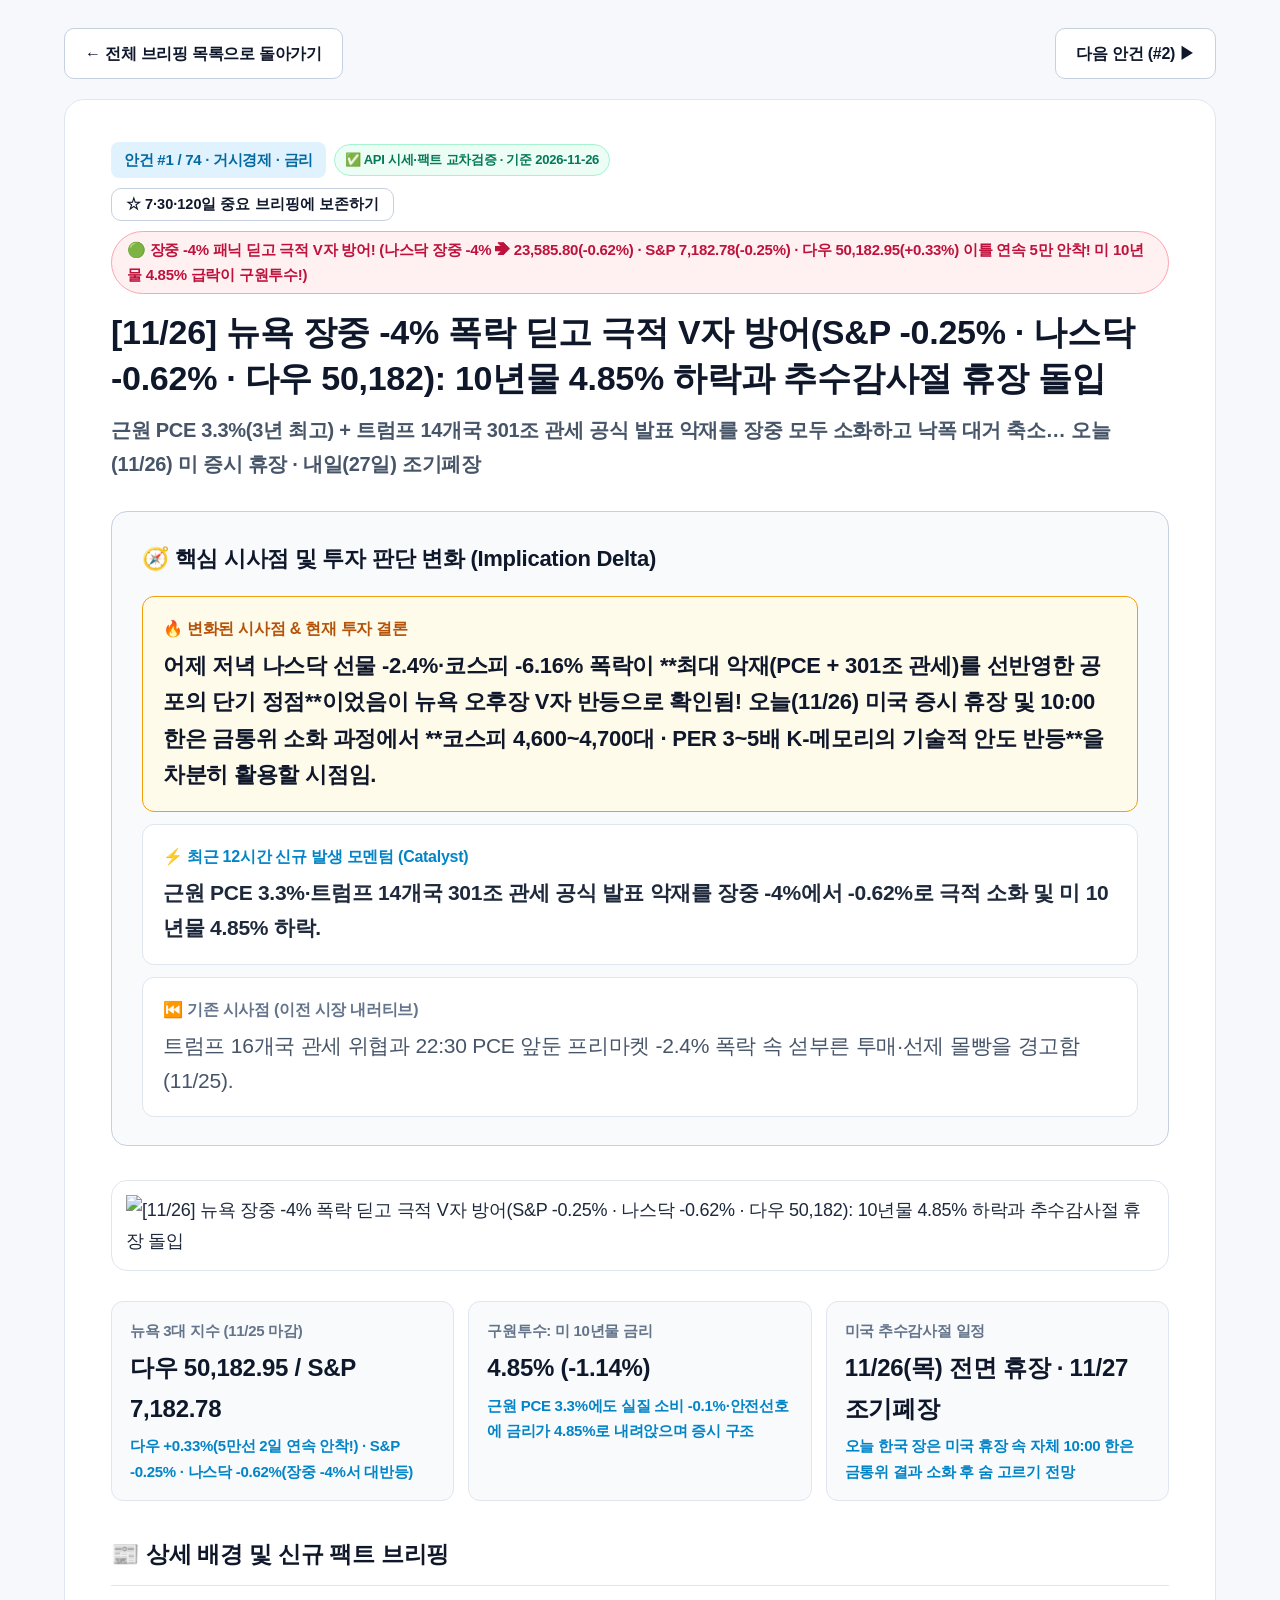
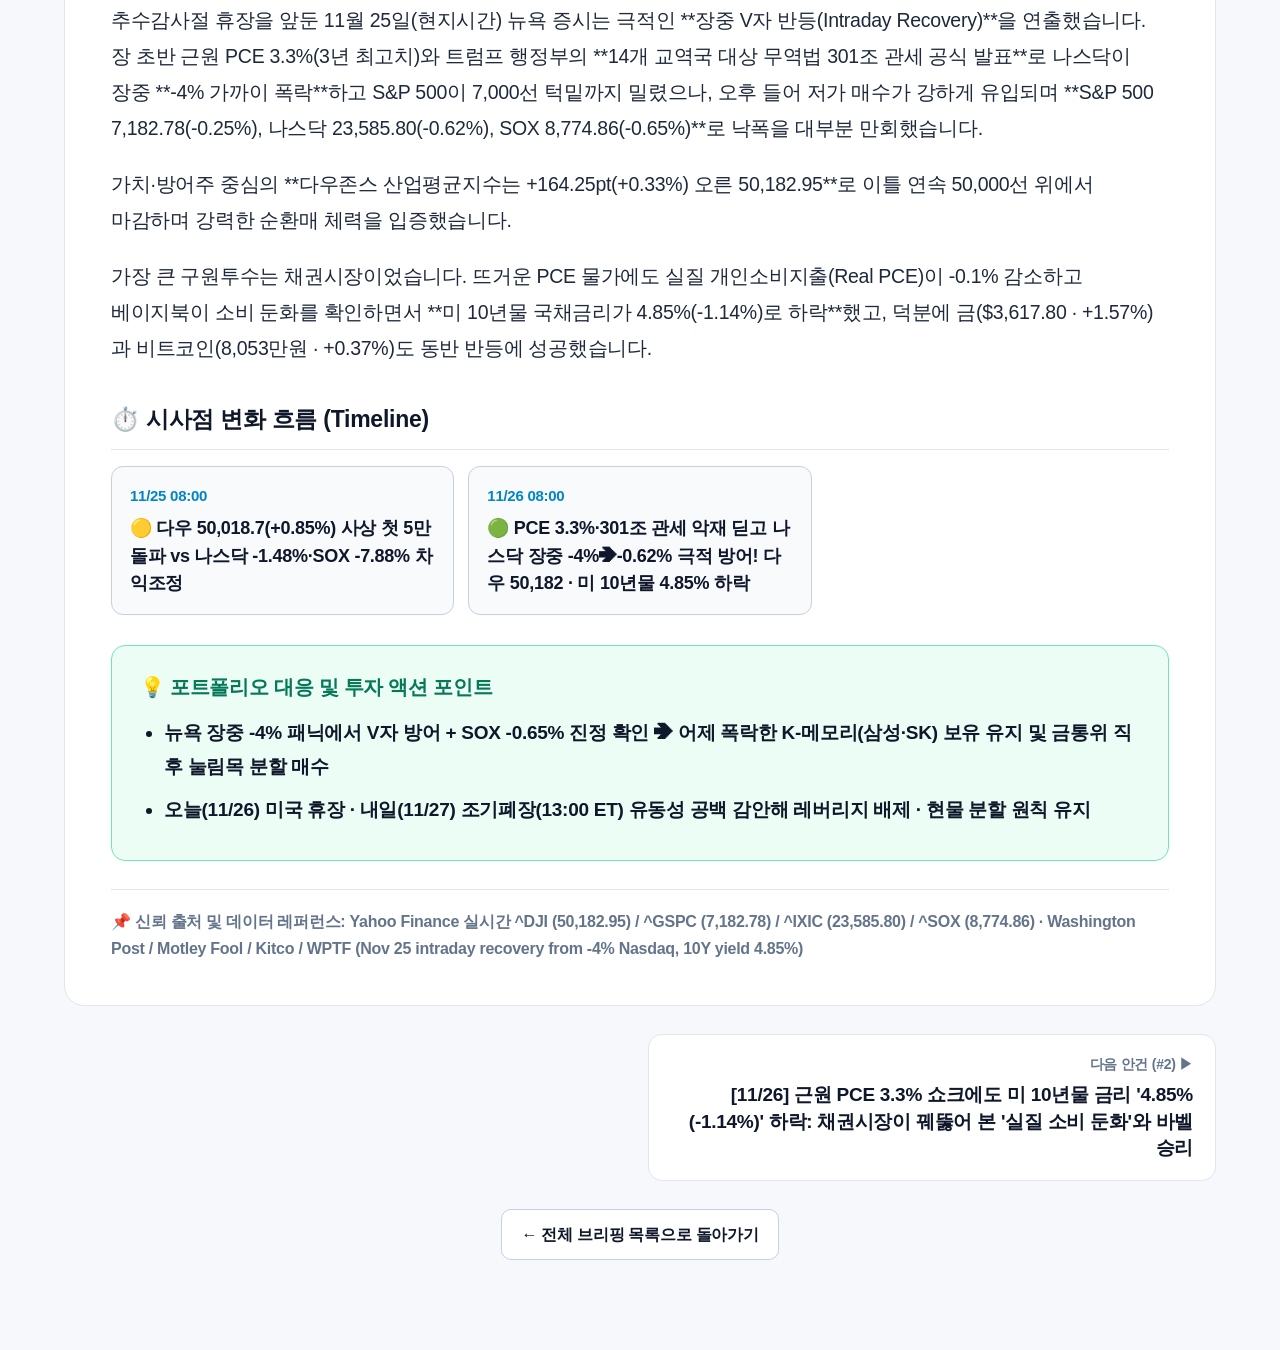
==== commit e38f6ba7: "update: briefing 2026-11-26_0800 74-agendas (08:06 KST)" ====
--- a/detail.html
+++ b/detail.html
@@ -5,7 +5,7 @@
     <meta name="viewport" content="width=device-width, initial-scale=1.0" />
     <title>안건 상세 브리핑 — 데일리 모닝 & 이브닝 브리핑</title>
     <link rel="stylesheet" as="style" crossorigin href="https://cdn.jsdelivr.net/gh/orioncactus/pretendard@v1.3.9/dist/web/static/pretendard.min.css" />
-    <link rel="stylesheet" href="assets/css/style.css?v=20261125_200643" />
+    <link rel="stylesheet" href="assets/css/style.css?v=20261126_080648" />
 </head>
 <body>
 
@@ -29,7 +29,7 @@
 
     </main>
 
-    <script src="data/briefing_data.js?v=20261125_200643"></script>
-    <script src="assets/js/detail.js?v=20261125_200643"></script>
+    <script src="data/briefing_data.js?v=20261126_080648"></script>
+    <script src="assets/js/detail.js?v=20261126_080648"></script>
 </body>
 </html>
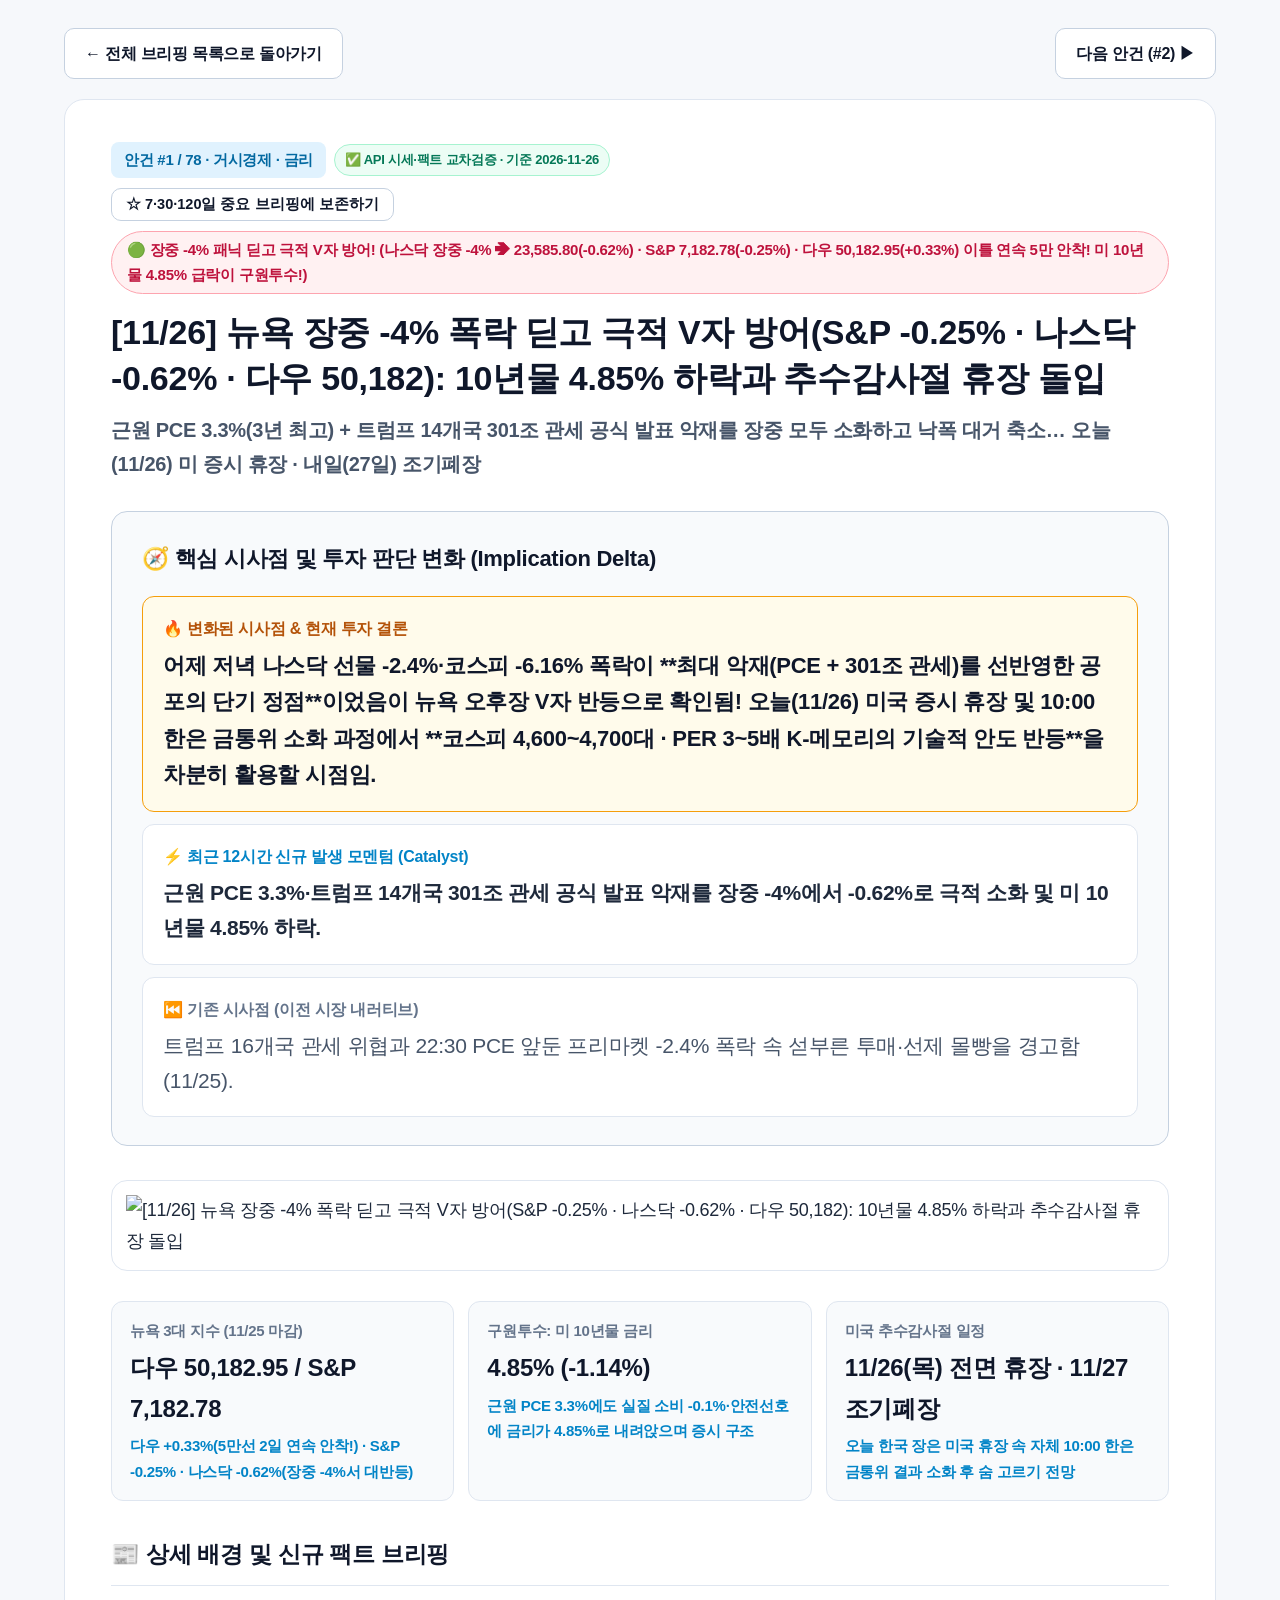
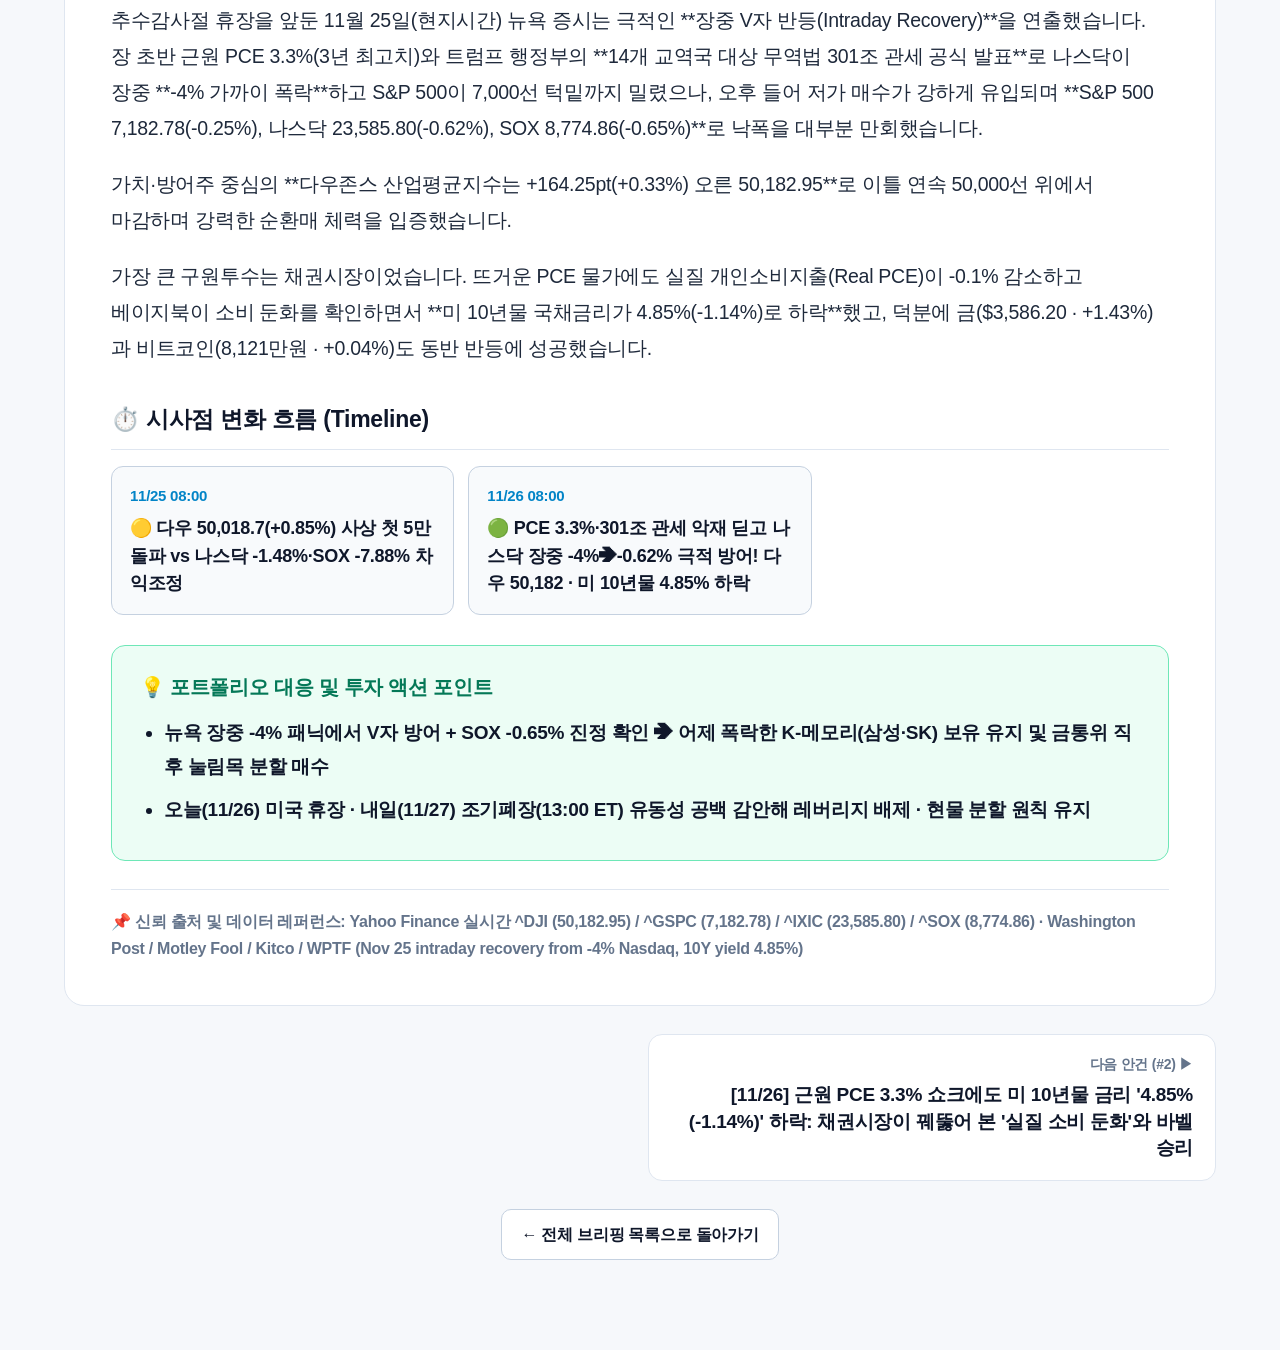
==== commit 25422d51: "update: briefing 2026-11-26_2000 78-agendas (20:06 KST)" ====
--- a/detail.html
+++ b/detail.html
@@ -5,7 +5,7 @@
     <meta name="viewport" content="width=device-width, initial-scale=1.0" />
     <title>안건 상세 브리핑 — 데일리 모닝 & 이브닝 브리핑</title>
     <link rel="stylesheet" as="style" crossorigin href="https://cdn.jsdelivr.net/gh/orioncactus/pretendard@v1.3.9/dist/web/static/pretendard.min.css" />
-    <link rel="stylesheet" href="assets/css/style.css?v=20261126_080648" />
+    <link rel="stylesheet" href="assets/css/style.css?v=20261126_200620" />
 </head>
 <body>
 
@@ -29,7 +29,7 @@
 
     </main>
 
-    <script src="data/briefing_data.js?v=20261126_080648"></script>
-    <script src="assets/js/detail.js?v=20261126_080648"></script>
+    <script src="data/briefing_data.js?v=20261126_200620"></script>
+    <script src="assets/js/detail.js?v=20261126_200620"></script>
 </body>
 </html>
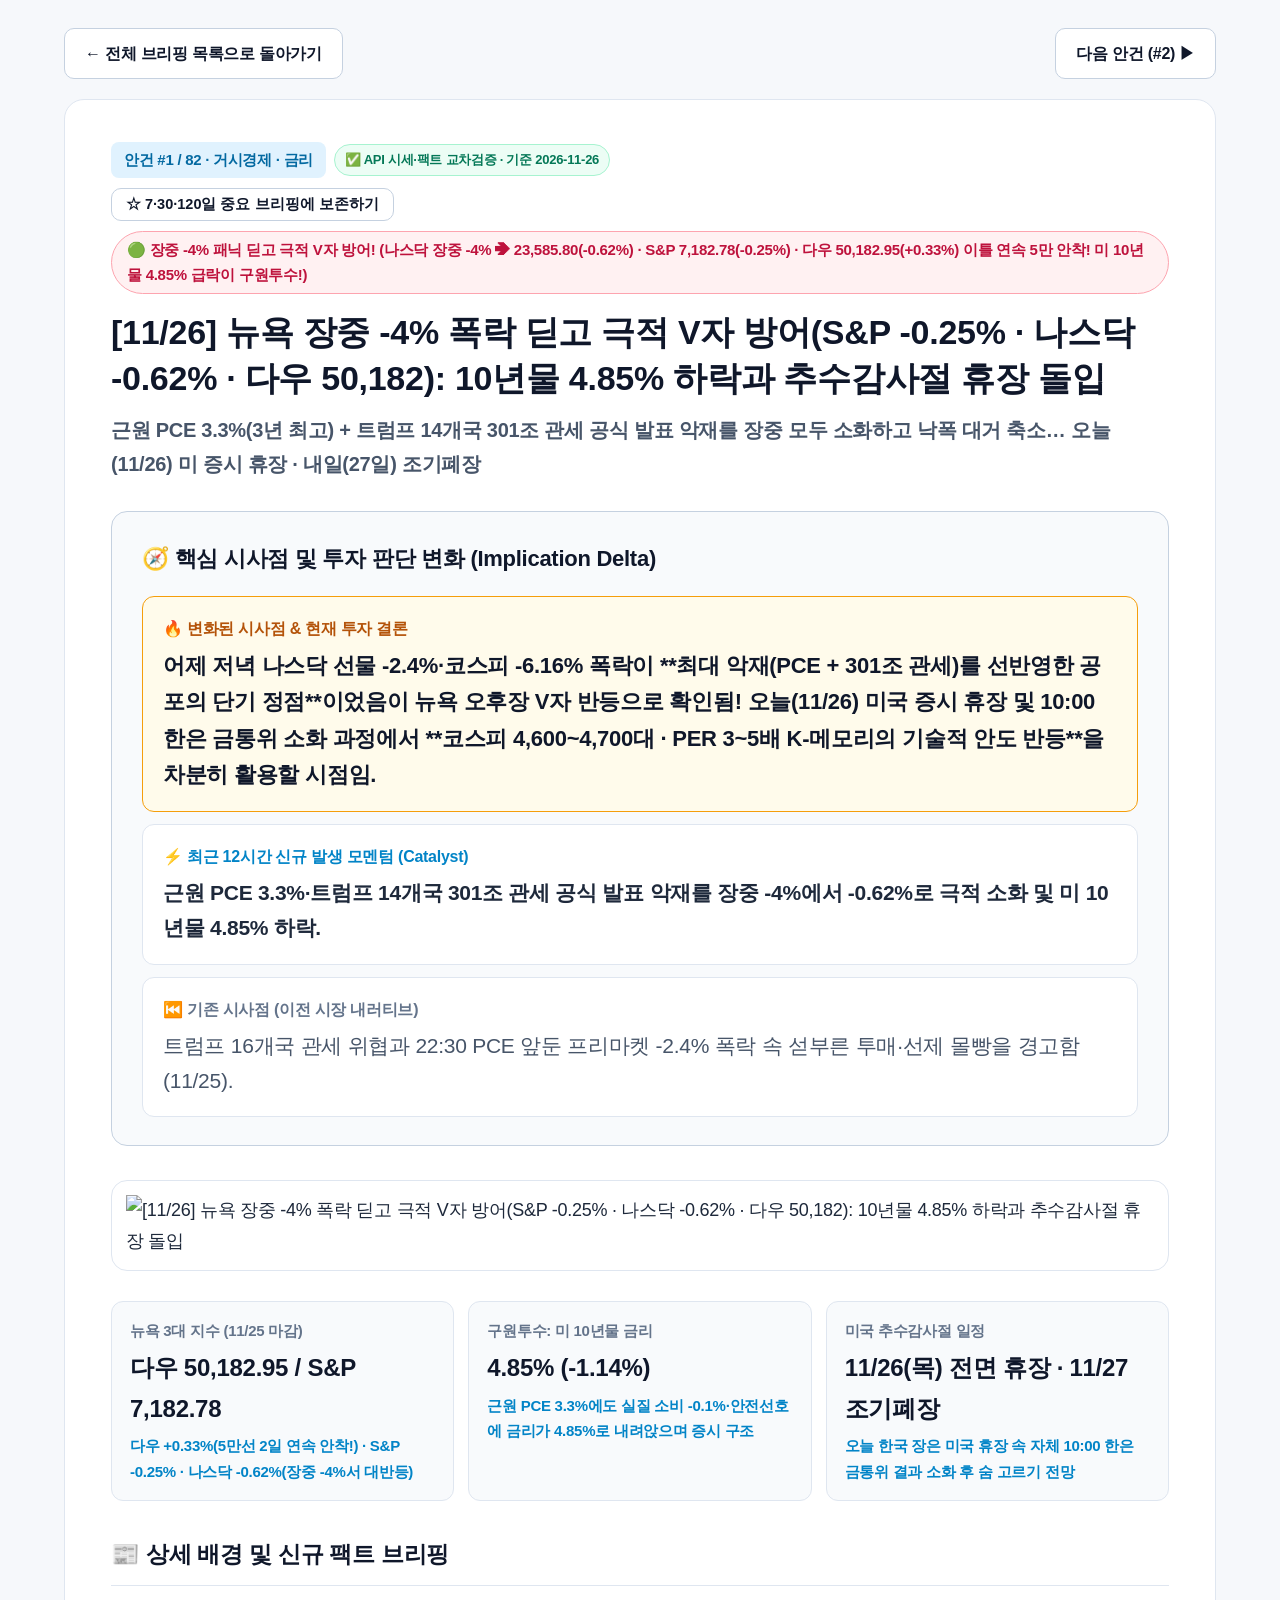
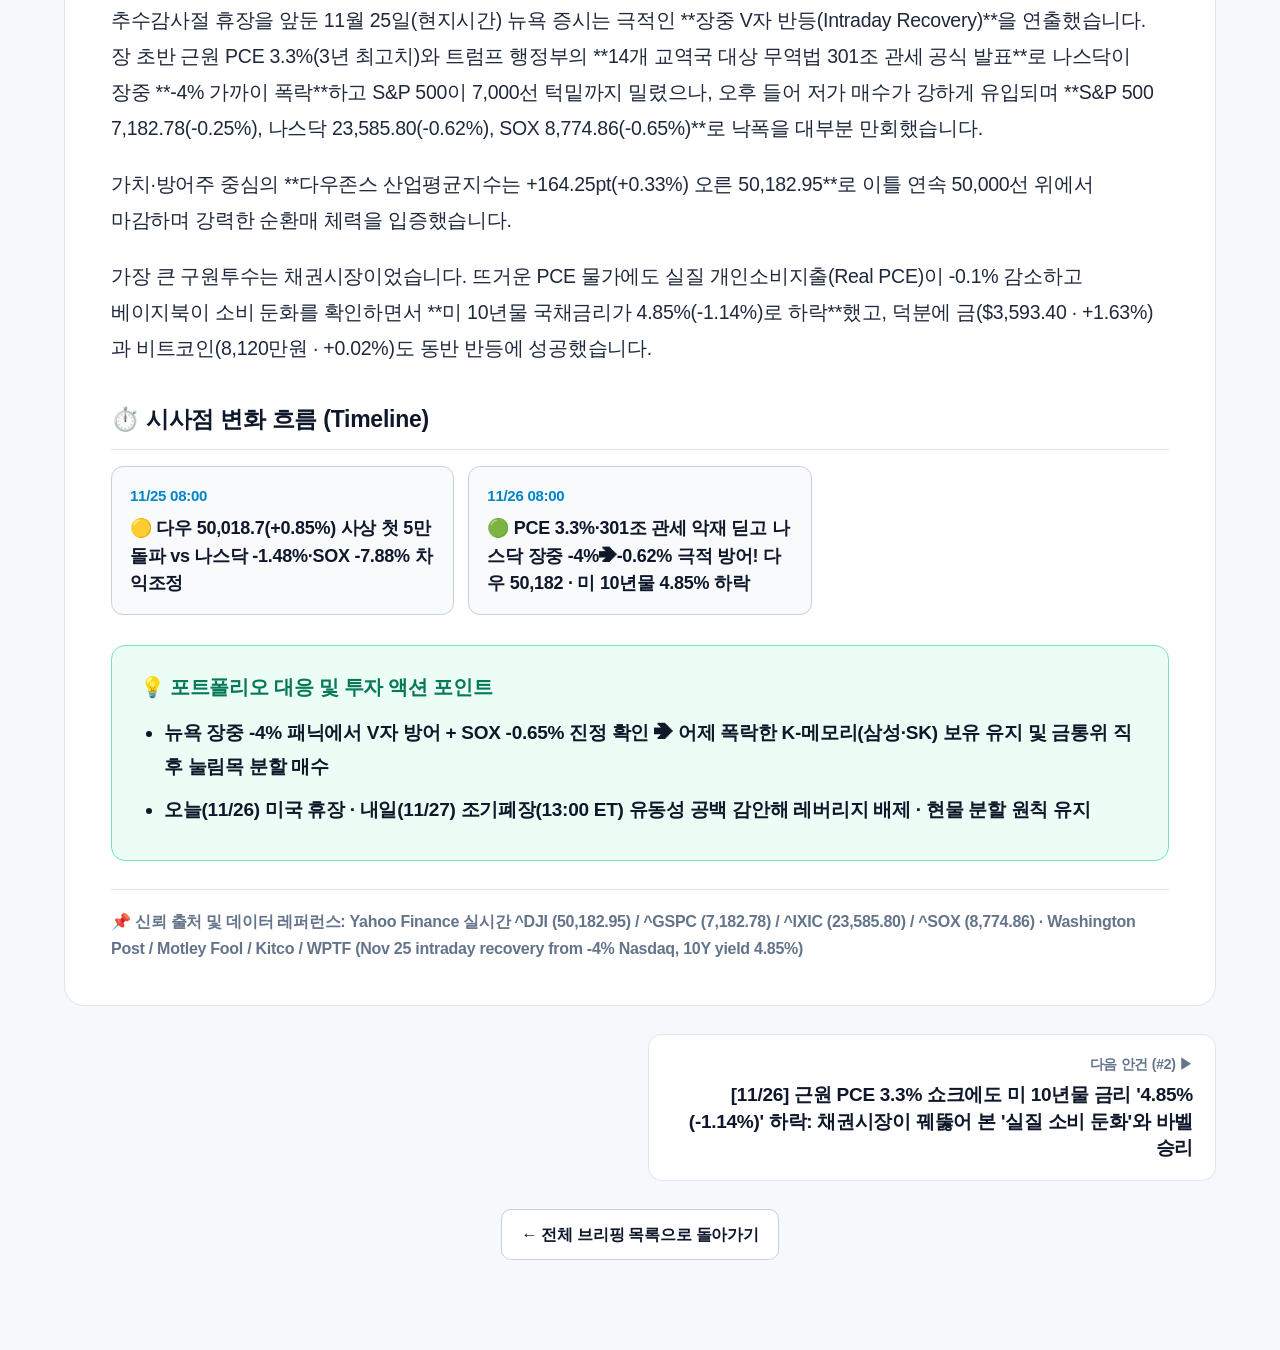
==== commit 3665e428: "update: briefing 2026-11-27_0800 82-agendas (08:05 KST)" ====
--- a/detail.html
+++ b/detail.html
@@ -5,7 +5,7 @@
     <meta name="viewport" content="width=device-width, initial-scale=1.0" />
     <title>안건 상세 브리핑 — 데일리 모닝 & 이브닝 브리핑</title>
     <link rel="stylesheet" as="style" crossorigin href="https://cdn.jsdelivr.net/gh/orioncactus/pretendard@v1.3.9/dist/web/static/pretendard.min.css" />
-    <link rel="stylesheet" href="assets/css/style.css?v=20261126_200620" />
+    <link rel="stylesheet" href="assets/css/style.css?v=20261127_080516" />
 </head>
 <body>
 
@@ -29,7 +29,7 @@
 
     </main>
 
-    <script src="data/briefing_data.js?v=20261126_200620"></script>
-    <script src="assets/js/detail.js?v=20261126_200620"></script>
+    <script src="data/briefing_data.js?v=20261127_080516"></script>
+    <script src="assets/js/detail.js?v=20261127_080516"></script>
 </body>
 </html>
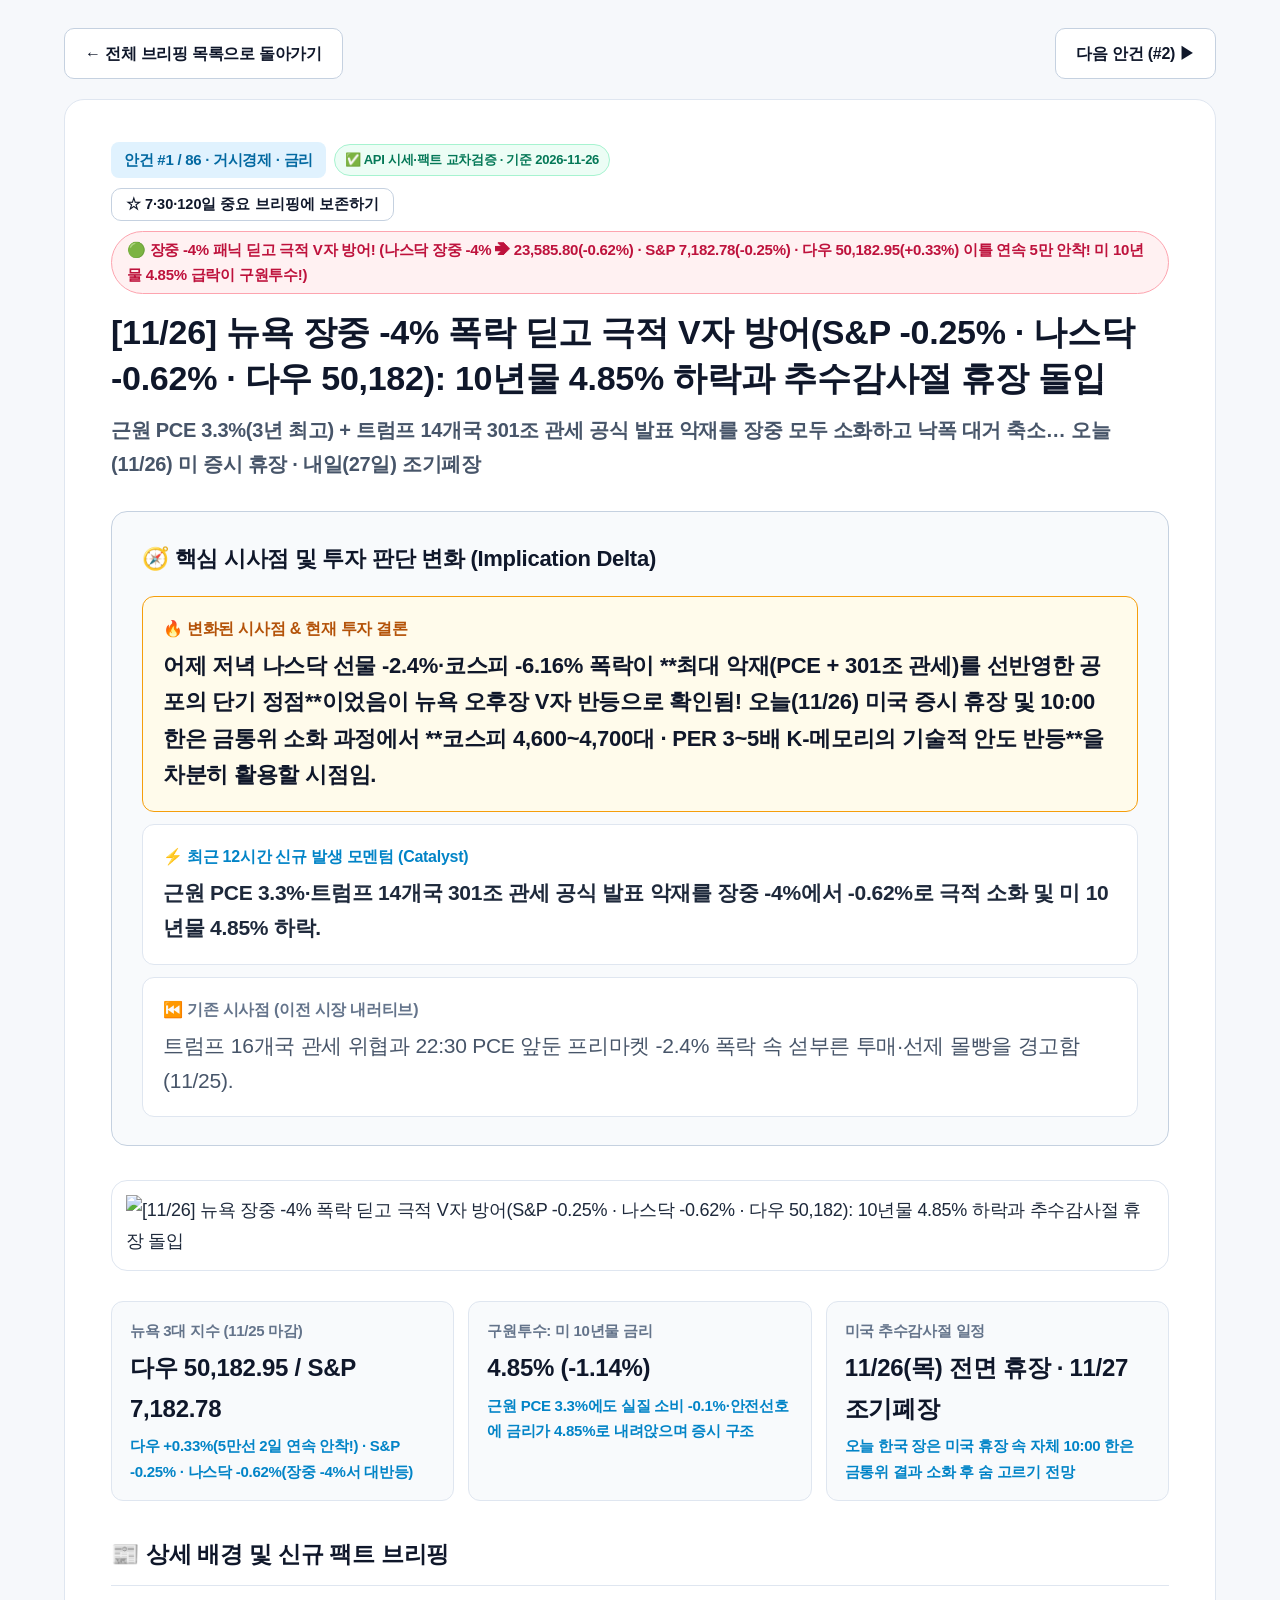
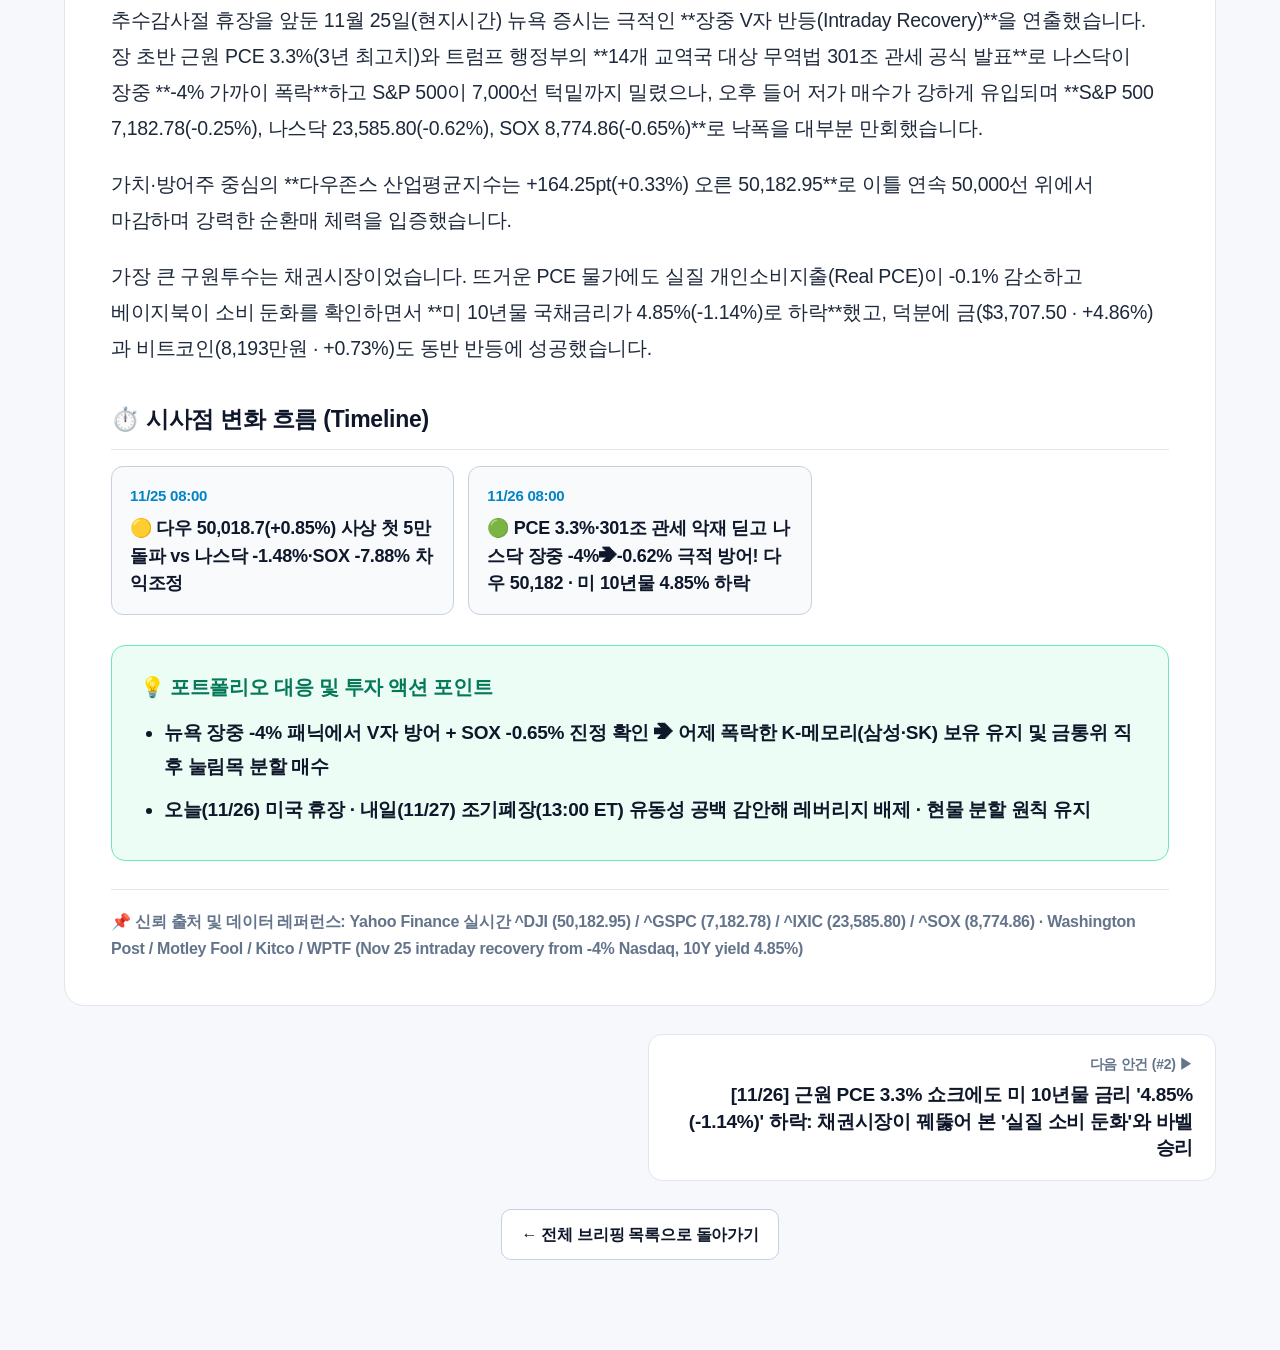
==== commit 5becb340: "update: briefing 2026-11-27_2000 86-agendas (20:07 KST)" ====
--- a/detail.html
+++ b/detail.html
@@ -5,7 +5,7 @@
     <meta name="viewport" content="width=device-width, initial-scale=1.0" />
     <title>안건 상세 브리핑 — 데일리 모닝 & 이브닝 브리핑</title>
     <link rel="stylesheet" as="style" crossorigin href="https://cdn.jsdelivr.net/gh/orioncactus/pretendard@v1.3.9/dist/web/static/pretendard.min.css" />
-    <link rel="stylesheet" href="assets/css/style.css?v=20261127_080516" />
+    <link rel="stylesheet" href="assets/css/style.css?v=20261127_200748" />
 </head>
 <body>
 
@@ -29,7 +29,7 @@
 
     </main>
 
-    <script src="data/briefing_data.js?v=20261127_080516"></script>
-    <script src="assets/js/detail.js?v=20261127_080516"></script>
+    <script src="data/briefing_data.js?v=20261127_200748"></script>
+    <script src="assets/js/detail.js?v=20261127_200748"></script>
 </body>
 </html>
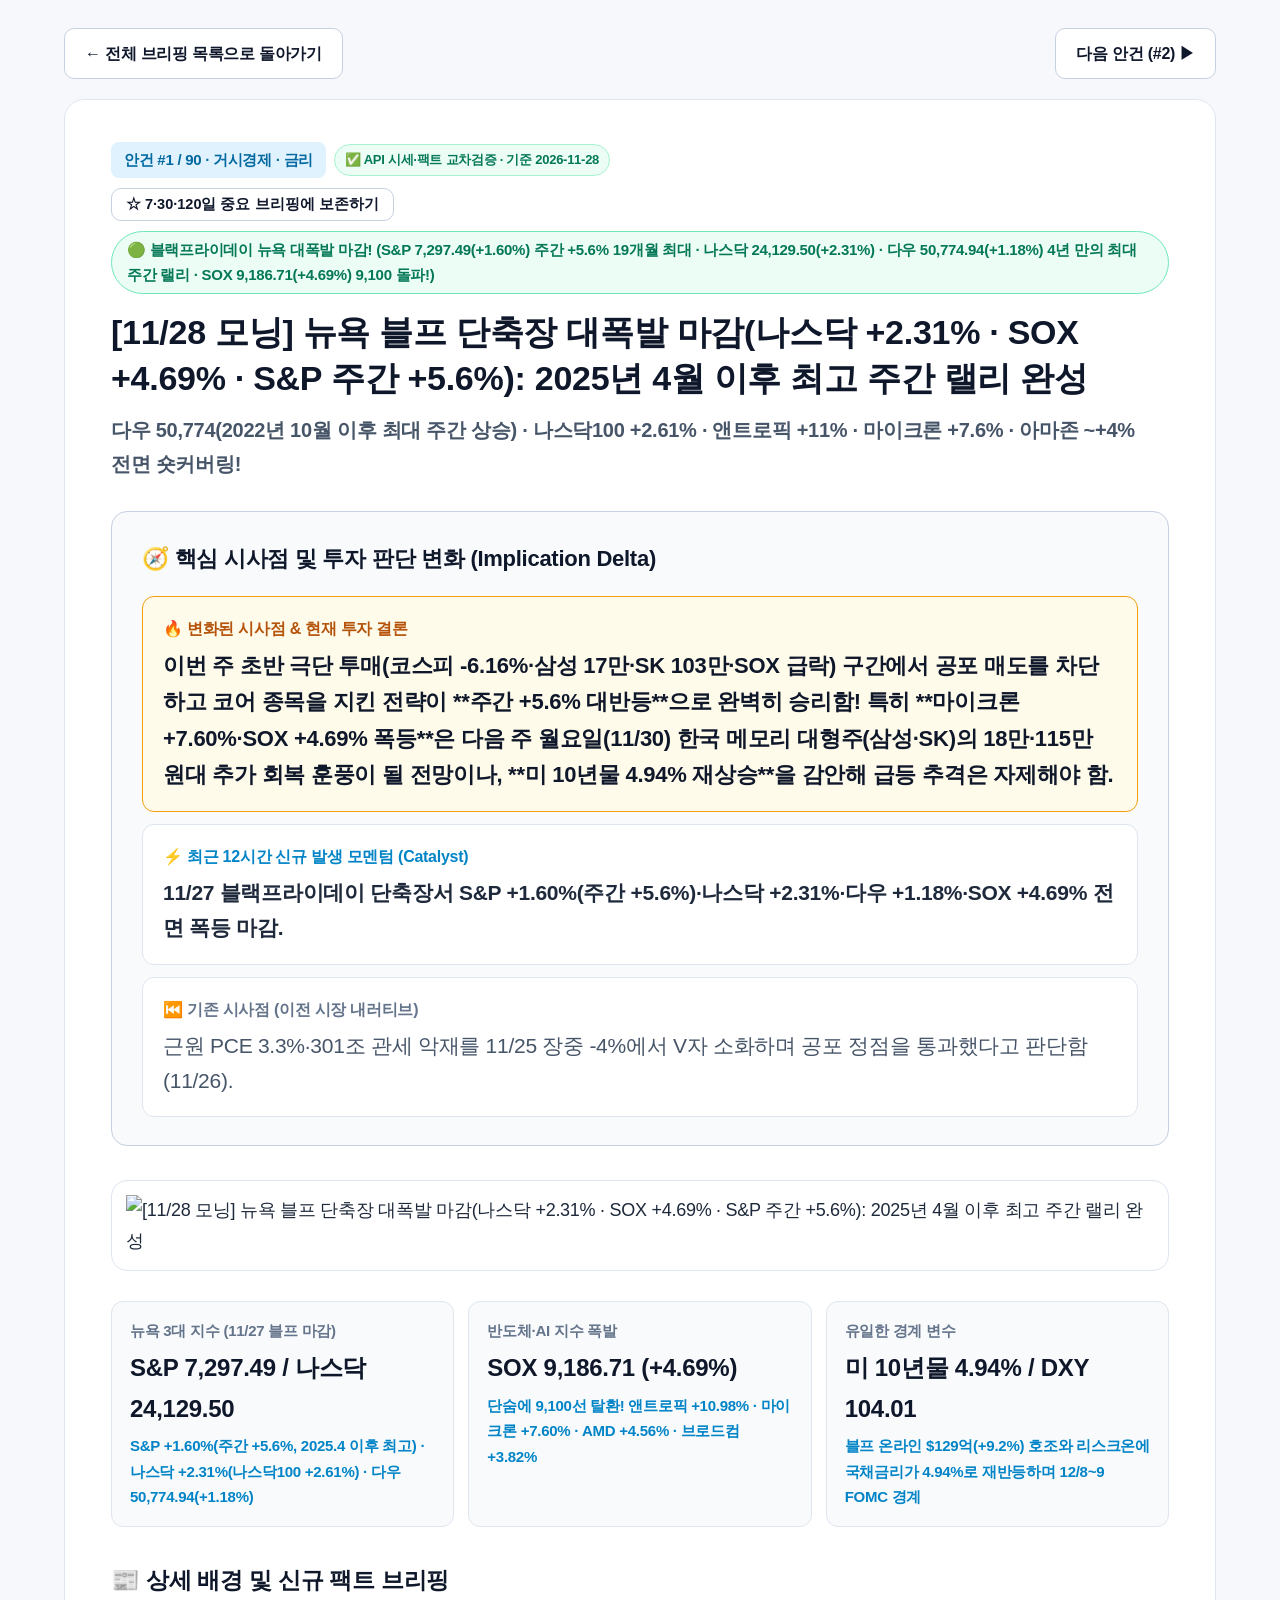
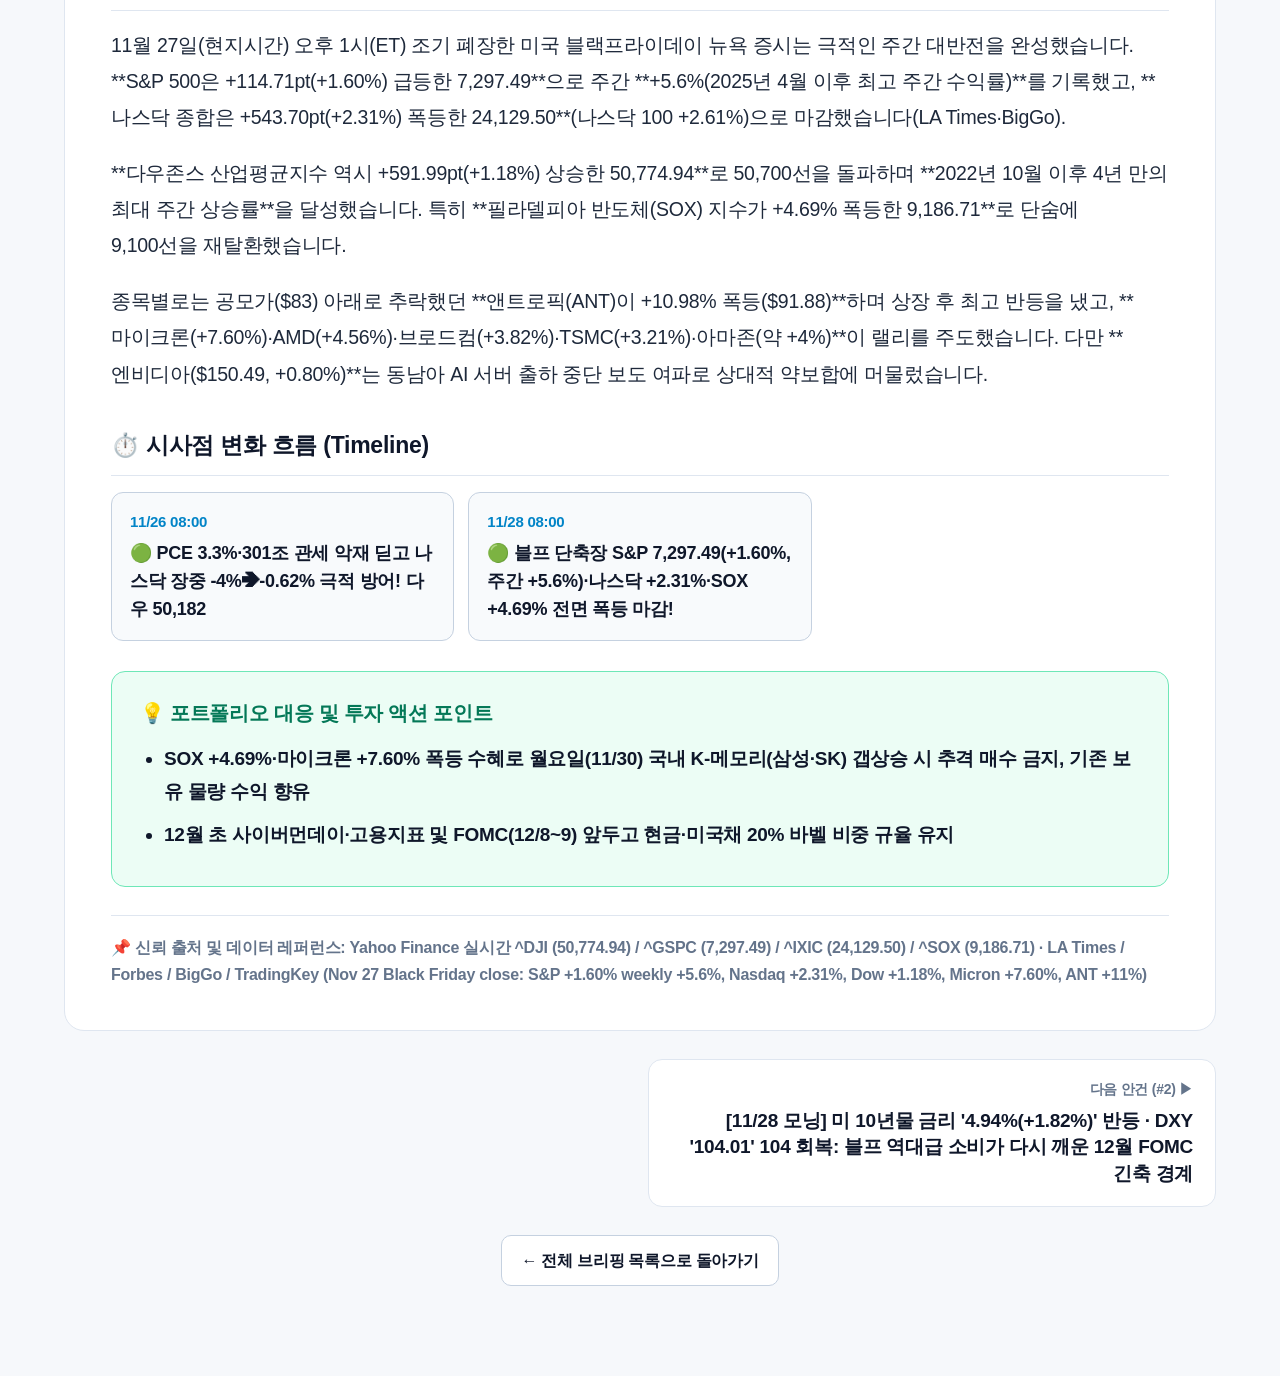
==== commit ebdc04fb: "update: briefing 2026-11-28_0800 90-agendas (08:07 KST)" ====
--- a/detail.html
+++ b/detail.html
@@ -5,7 +5,7 @@
     <meta name="viewport" content="width=device-width, initial-scale=1.0" />
     <title>안건 상세 브리핑 — 데일리 모닝 & 이브닝 브리핑</title>
     <link rel="stylesheet" as="style" crossorigin href="https://cdn.jsdelivr.net/gh/orioncactus/pretendard@v1.3.9/dist/web/static/pretendard.min.css" />
-    <link rel="stylesheet" href="assets/css/style.css?v=20261127_200748" />
+    <link rel="stylesheet" href="assets/css/style.css?v=20261128_080755" />
 </head>
 <body>
 
@@ -29,7 +29,7 @@
 
     </main>
 
-    <script src="data/briefing_data.js?v=20261127_200748"></script>
-    <script src="assets/js/detail.js?v=20261127_200748"></script>
+    <script src="data/briefing_data.js?v=20261128_080755"></script>
+    <script src="assets/js/detail.js?v=20261128_080755"></script>
 </body>
 </html>
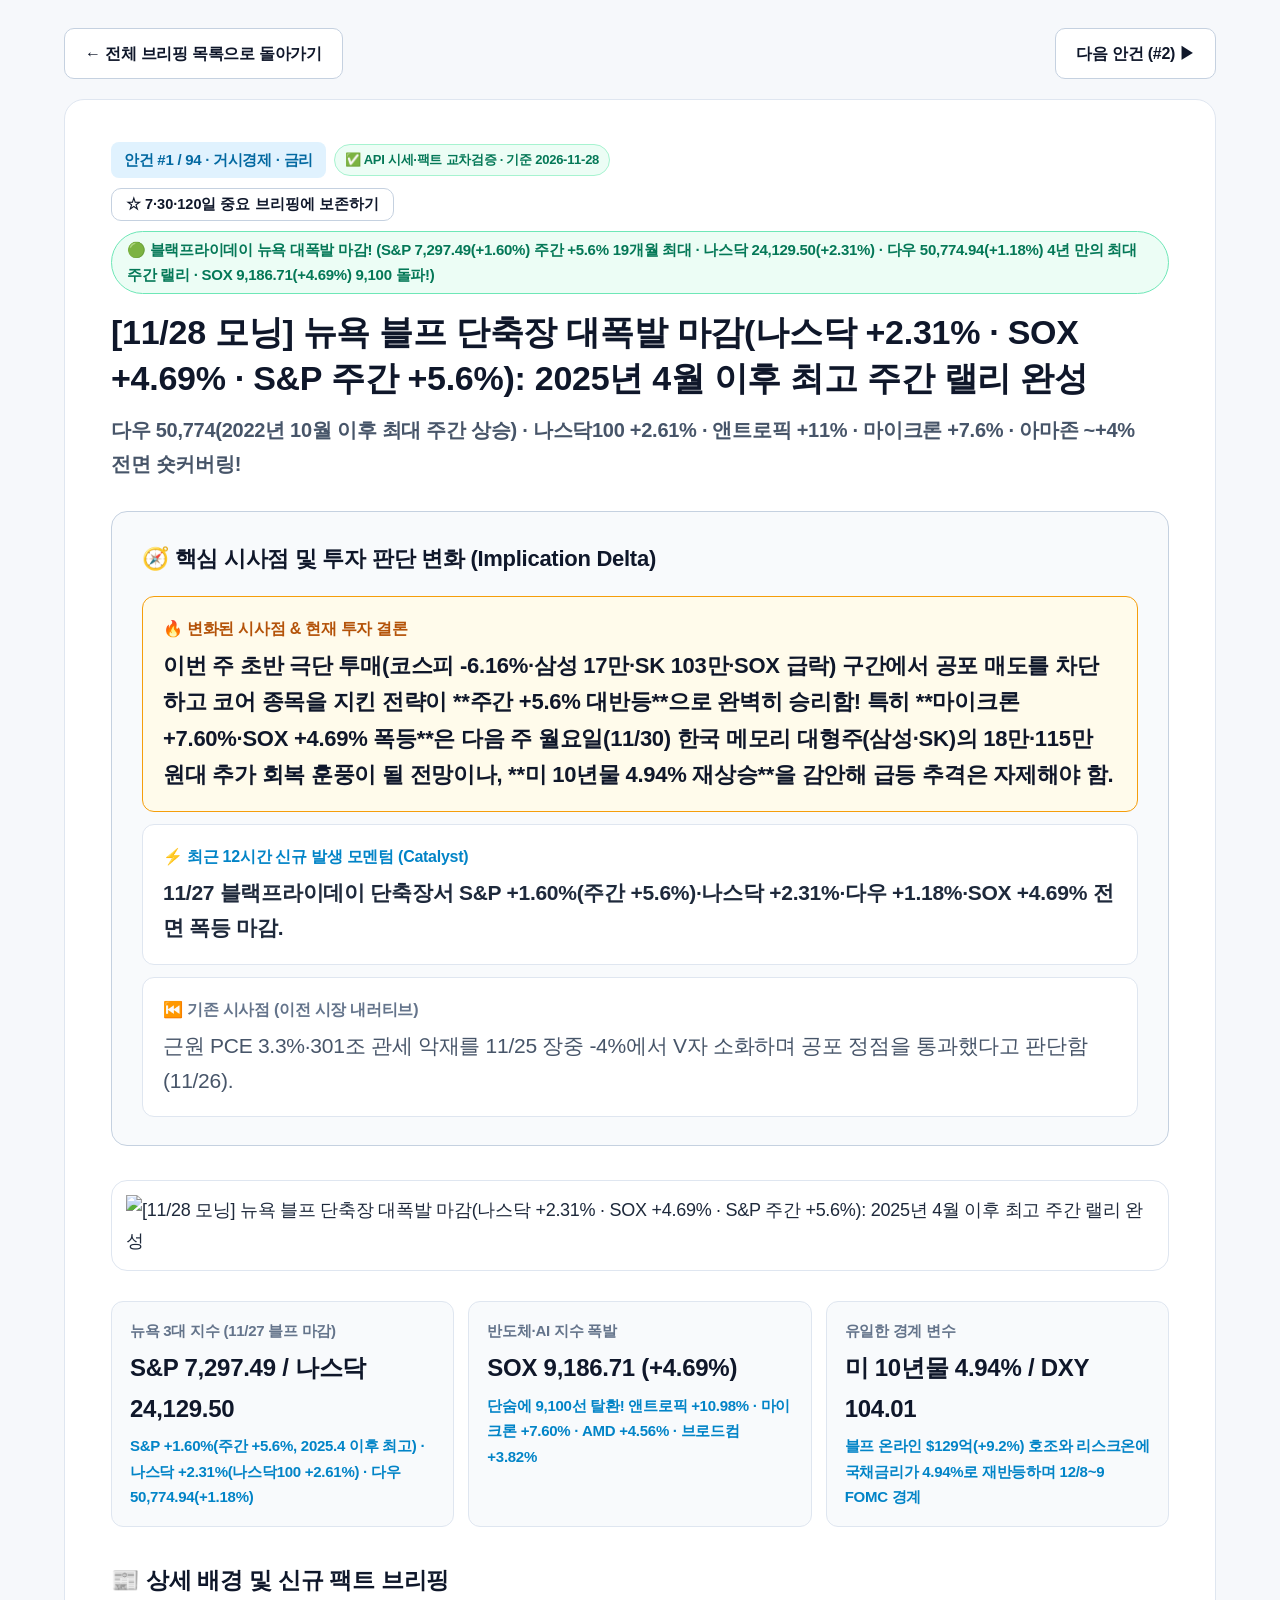
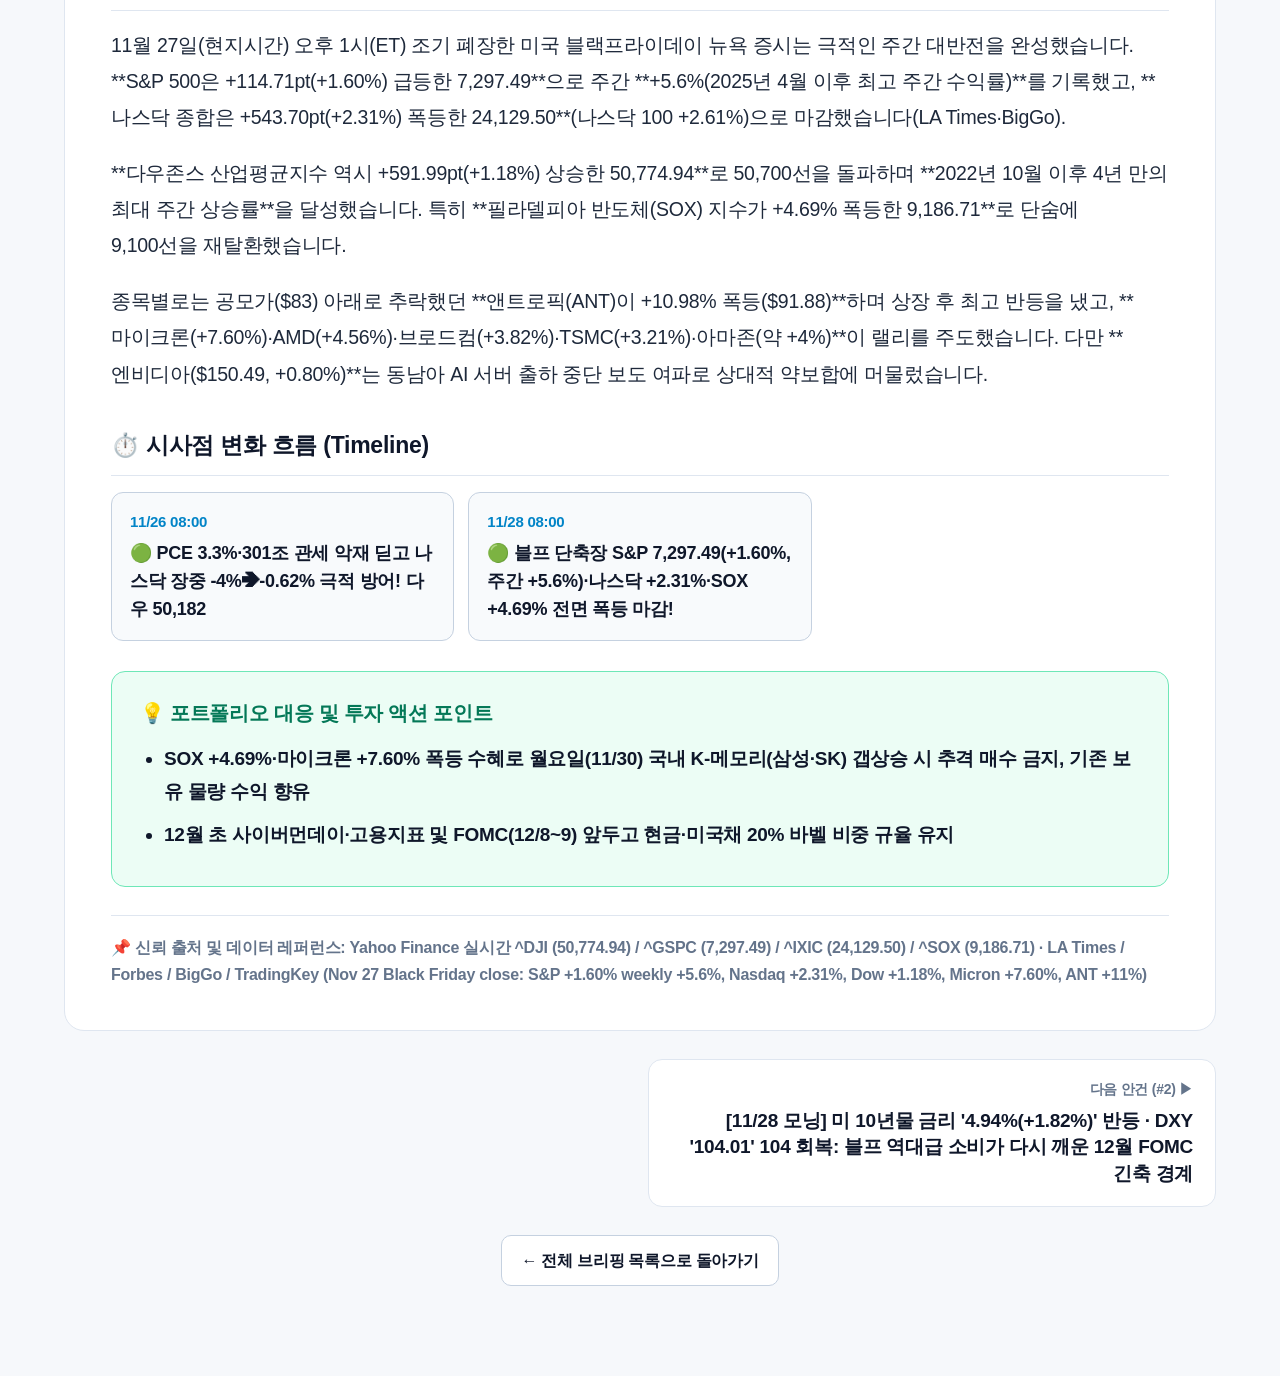
==== commit 95796b9c: "update: briefing 2026-11-28_2000 94-agendas (20:03 KST)" ====
--- a/detail.html
+++ b/detail.html
@@ -5,7 +5,7 @@
     <meta name="viewport" content="width=device-width, initial-scale=1.0" />
     <title>안건 상세 브리핑 — 데일리 모닝 & 이브닝 브리핑</title>
     <link rel="stylesheet" as="style" crossorigin href="https://cdn.jsdelivr.net/gh/orioncactus/pretendard@v1.3.9/dist/web/static/pretendard.min.css" />
-    <link rel="stylesheet" href="assets/css/style.css?v=20261128_080755" />
+    <link rel="stylesheet" href="assets/css/style.css?v=20261128_200355" />
 </head>
 <body>
 
@@ -29,7 +29,7 @@
 
     </main>
 
-    <script src="data/briefing_data.js?v=20261128_080755"></script>
-    <script src="assets/js/detail.js?v=20261128_080755"></script>
+    <script src="data/briefing_data.js?v=20261128_200355"></script>
+    <script src="assets/js/detail.js?v=20261128_200355"></script>
 </body>
 </html>
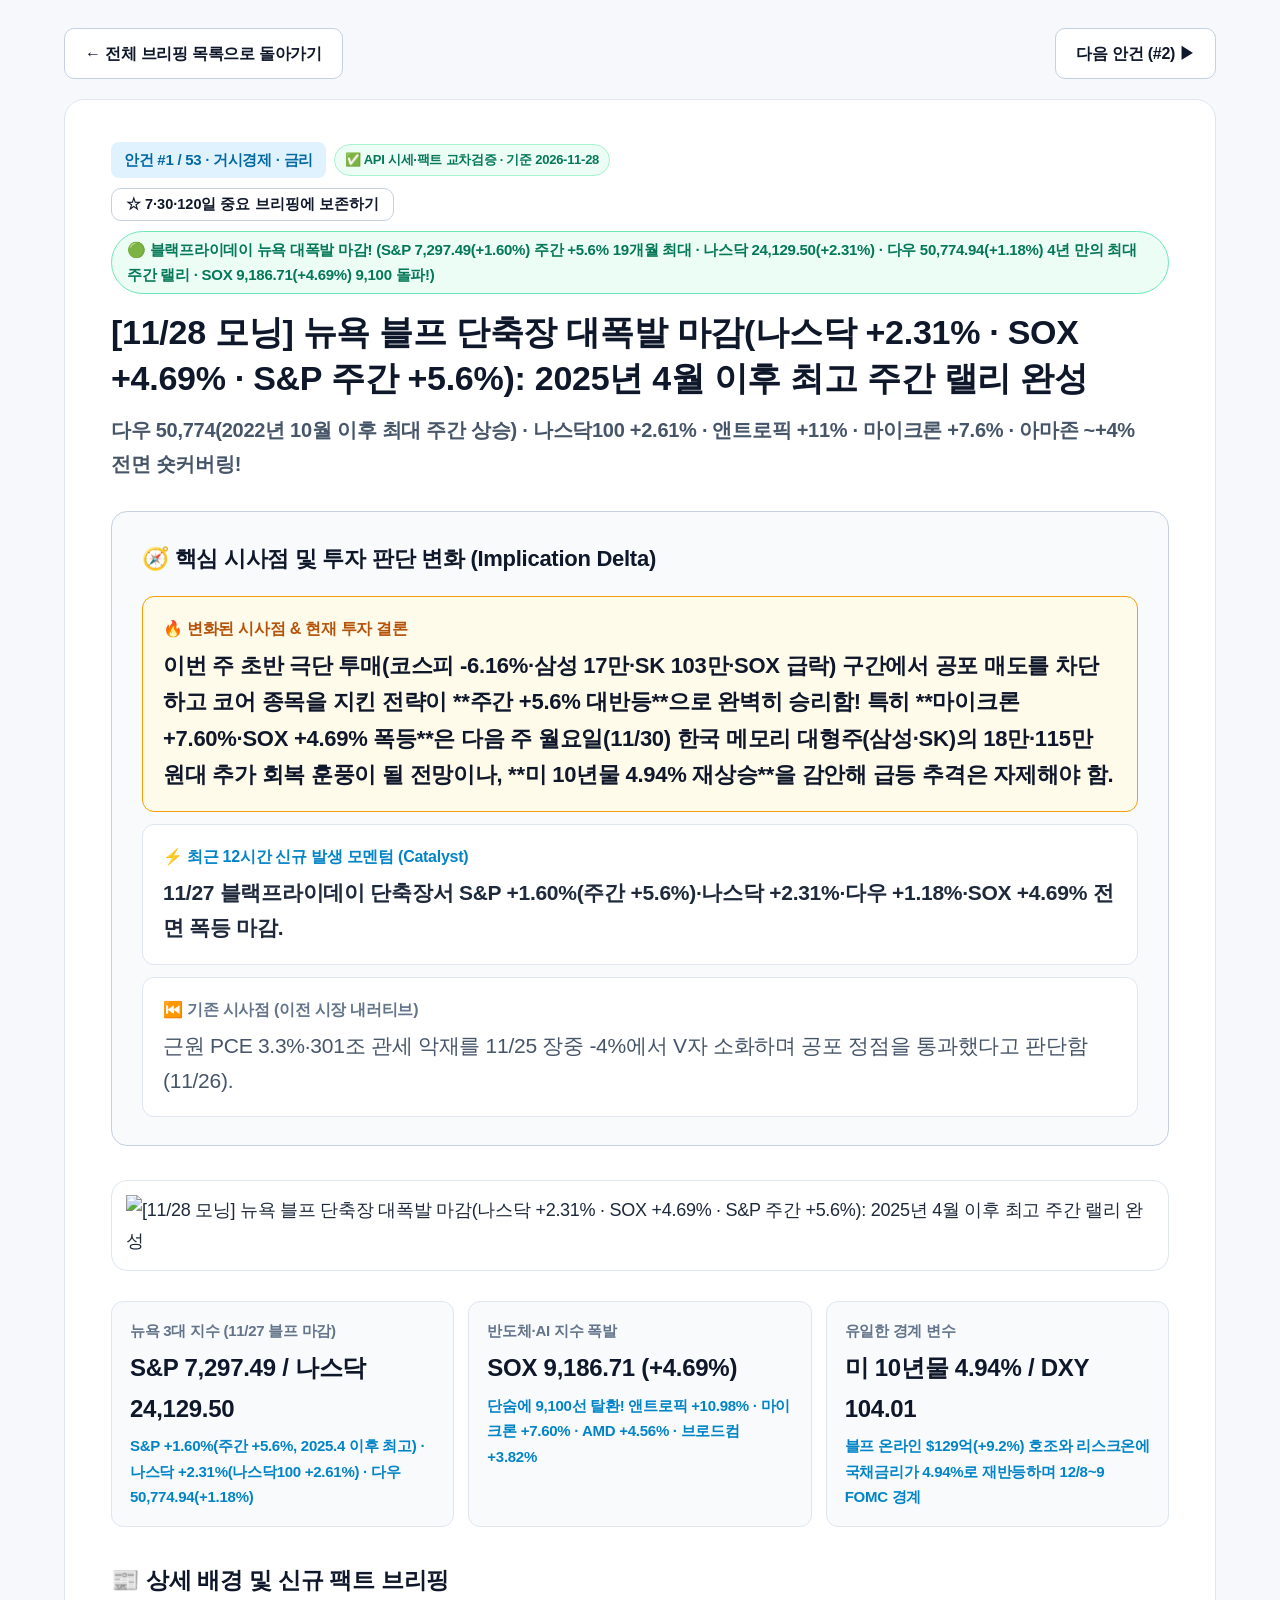
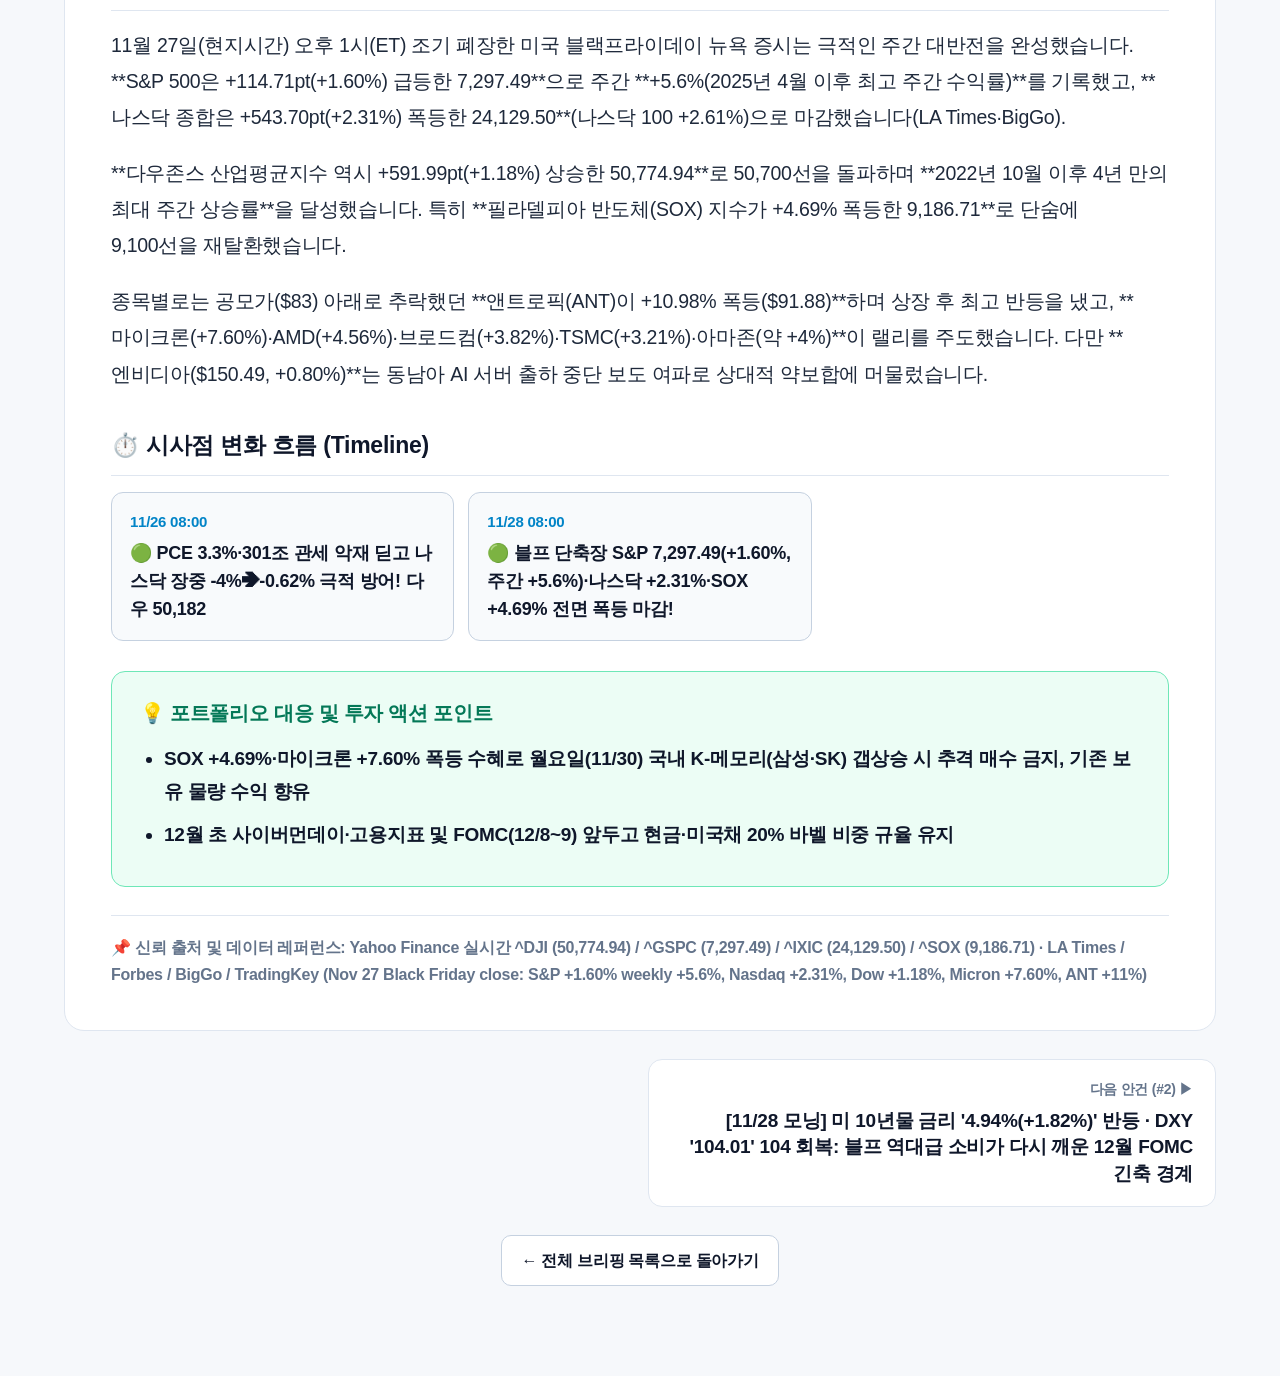
==== commit 941ca102: "update: briefing 2026-11-28_2000 53-agendas (20:40 KST)" ====
--- a/detail.html
+++ b/detail.html
@@ -5,7 +5,7 @@
     <meta name="viewport" content="width=device-width, initial-scale=1.0" />
     <title>안건 상세 브리핑 — 데일리 모닝 & 이브닝 브리핑</title>
     <link rel="stylesheet" as="style" crossorigin href="https://cdn.jsdelivr.net/gh/orioncactus/pretendard@v1.3.9/dist/web/static/pretendard.min.css" />
-    <link rel="stylesheet" href="assets/css/style.css?v=20261128_200355" />
+    <link rel="stylesheet" href="assets/css/style.css?v=20261128_204029" />
 </head>
 <body>
 
@@ -29,7 +29,7 @@
 
     </main>
 
-    <script src="data/briefing_data.js?v=20261128_200355"></script>
-    <script src="assets/js/detail.js?v=20261128_200355"></script>
+    <script src="data/briefing_data.js?v=20261128_204029"></script>
+    <script src="assets/js/detail.js?v=20261128_204029"></script>
 </body>
 </html>
